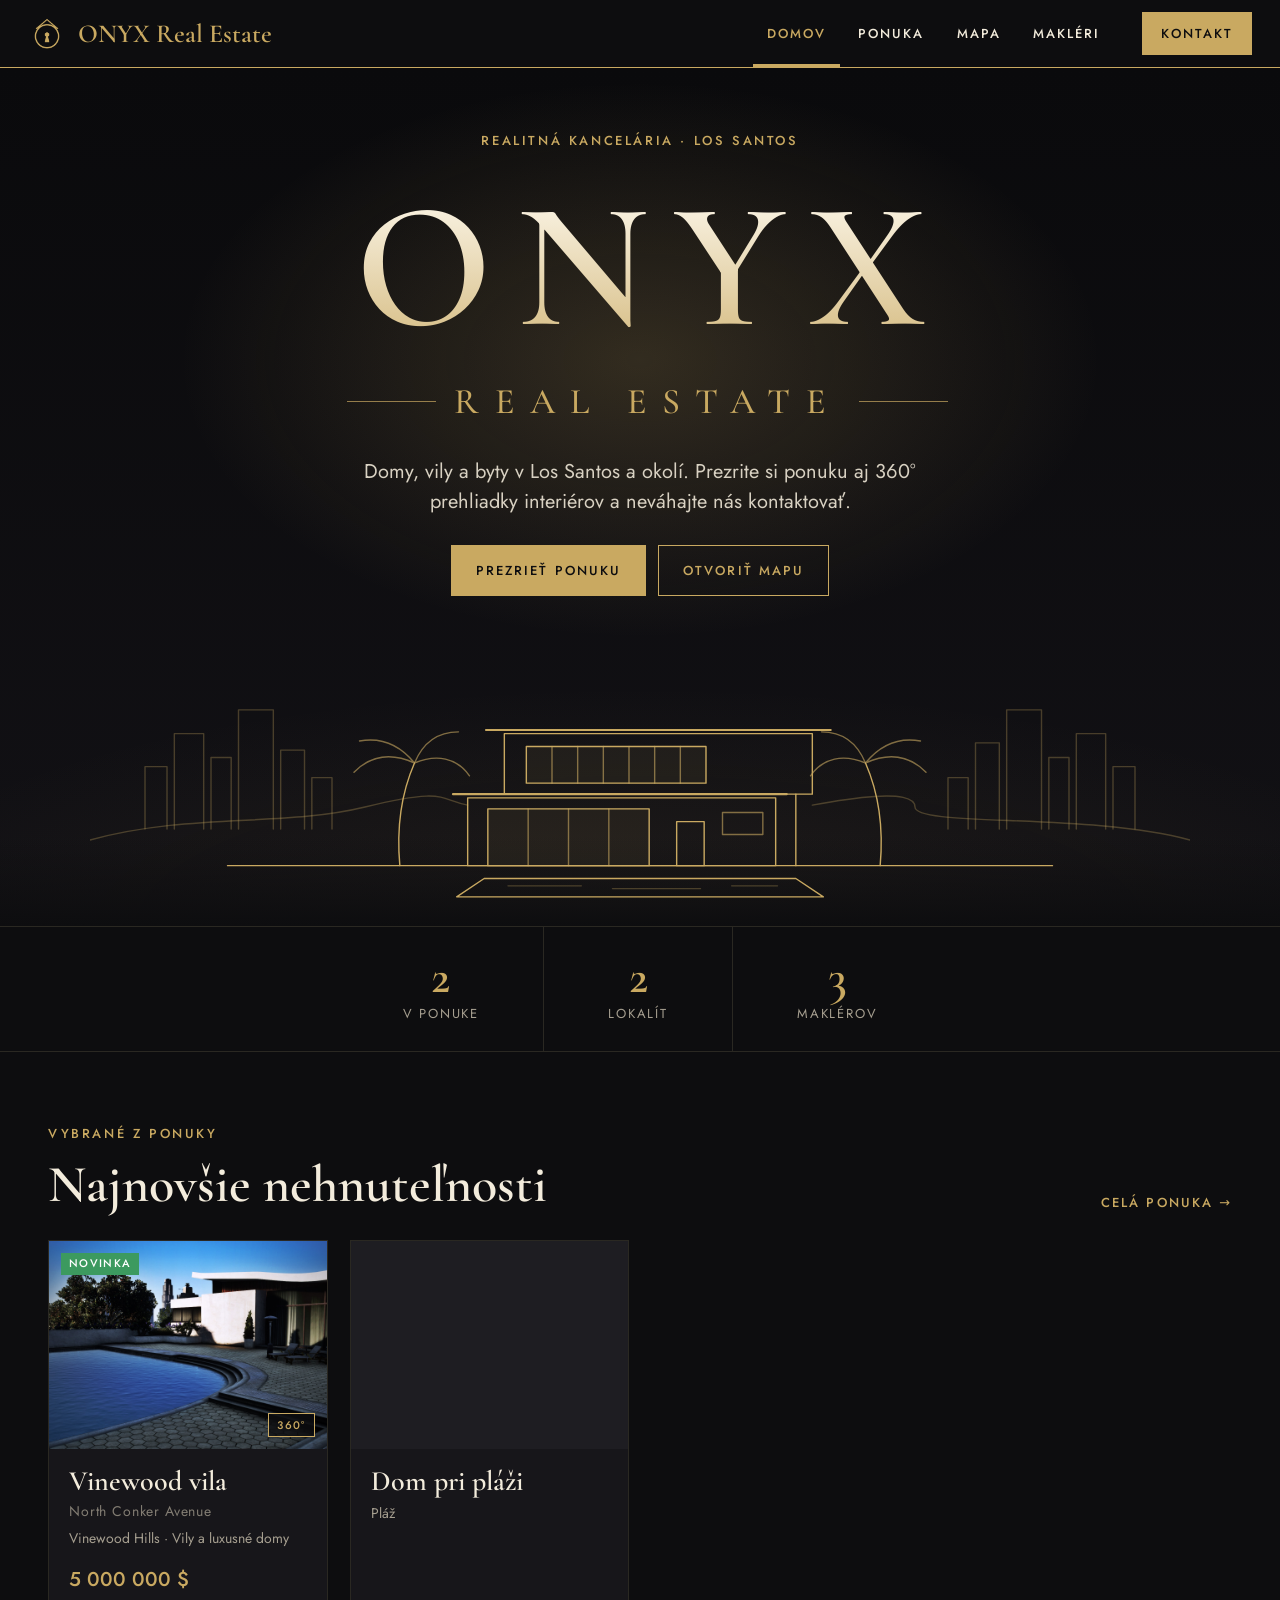
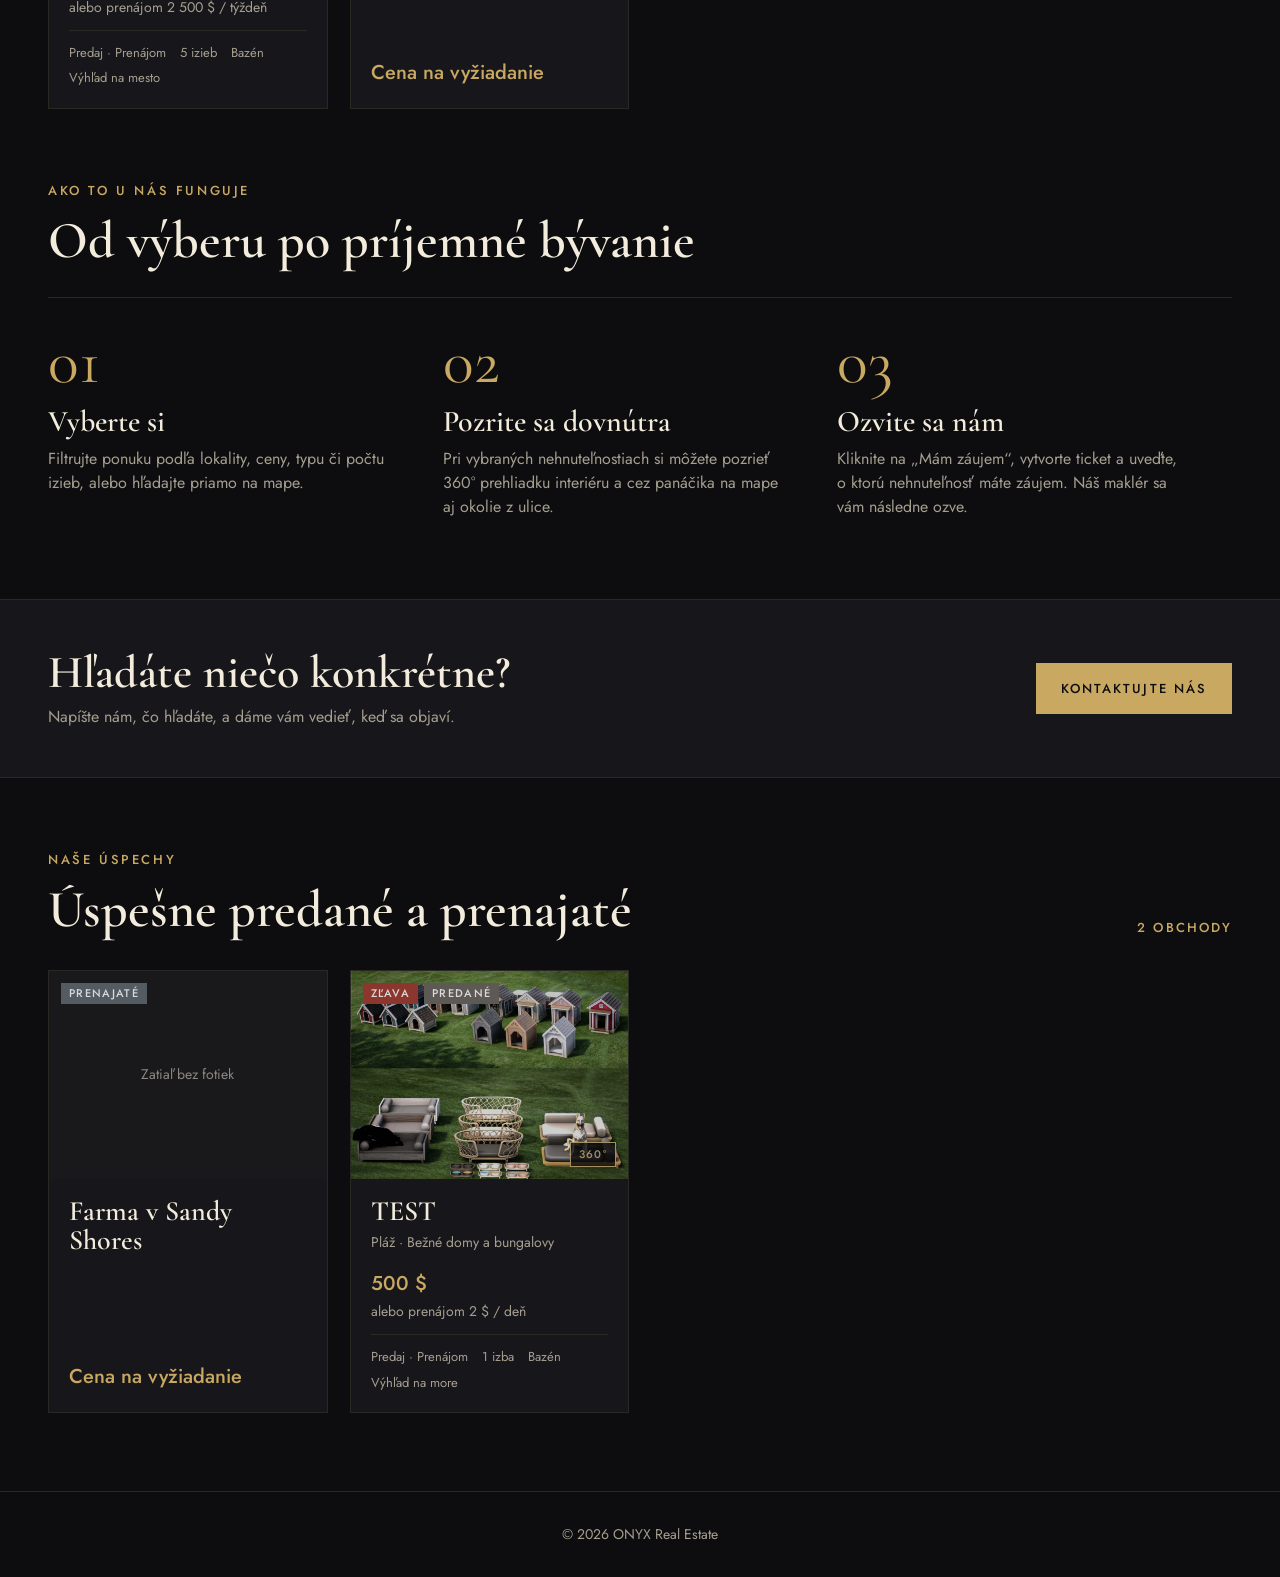
==== index.html @ 43b2b369 "Add files via upload" ====
<!DOCTYPE html>
<html lang="sk">
<head>
<meta charset="utf-8">
<meta name="viewport" content="width=device-width, initial-scale=1">
<title>ONYX Real Estate</title>
<link rel="icon" href="img/onyx_logo.png">
<link rel="preconnect" href="https://fonts.googleapis.com">
<link href="https://fonts.googleapis.com/css2?family=Cormorant+Garamond:wght@500;600;700&family=Jost:wght@400;500&display=swap" rel="stylesheet">
<link rel="stylesheet" href="web.css">
<style>
  /* Úvod: vycentrovaný názov, zlatá žiara a súmerná kresba vily dole */
  .hero{position:relative;overflow:hidden;min-height:min(88vh,860px);display:flex;flex-direction:column;align-items:center;
    justify-content:flex-start;text-align:center;padding:clamp(44px,7vh,90px) 0 clamp(200px,26vw,330px);
    background:radial-gradient(ellipse 50% 45% at 50% 34%,rgba(201,169,97,.20),transparent 72%),
               radial-gradient(ellipse 90% 40% at 50% 100%,rgba(201,169,97,.08),transparent 70%),
               linear-gradient(180deg,#0a0a0c 0%,#121115 100%)}
  .hero::after{content:'';position:absolute;left:0;right:0;bottom:0;height:90px;background:linear-gradient(transparent,var(--panel));pointer-events:none}
  .hero .wrap{width:100%;position:relative;z-index:2;display:flex;flex-direction:column;align-items:center}
  .hero .eyebrow{margin-bottom:22px}
  .brand-title{font-family:var(--serif);font-weight:600;line-height:.85;margin:0;color:var(--text);
    font-size:clamp(76px,14vw,190px);letter-spacing:.14em;padding-left:.14em;     /* padding vyrovná medzeru za posledným písmenom */
    background:linear-gradient(180deg,#f7efdc 20%,#c9a961 120%);-webkit-background-clip:text;background-clip:text;-webkit-text-fill-color:transparent}
  .brand-sub{display:flex;align-items:center;gap:18px;margin:14px 0 0;white-space:nowrap;color:var(--pin);font-family:var(--serif);
    font-size:clamp(22px,3vw,36px);font-weight:500;letter-spacing:.42em;text-transform:uppercase;padding-left:.42em}
  .brand-sub::before,.brand-sub::after{content:'';width:clamp(36px,7vw,90px);height:1px;background:var(--pin);opacity:.7}
  .hero .lead{font-size:clamp(17px,1.6vw,20px);color:#d8d1c2;max-width:52ch;margin:28px auto 0}
  .hero-ctas{display:flex;flex-wrap:wrap;justify-content:center;gap:12px;margin:28px 0 0}
  .hero-art{position:absolute;z-index:1;left:50%;transform:translateX(-50%);bottom:24px;width:min(100%,1100px);height:auto;pointer-events:none}
  .hero-art *{fill:none;stroke:var(--pin);stroke-width:1.4;stroke-linecap:round;stroke-linejoin:round;vector-effect:non-scaling-stroke;
    stroke-dasharray:1;stroke-dashoffset:1;animation:draw 2.6s cubic-bezier(.4,0,.2,1) forwards}
  .hero-art .faint{opacity:.3} .hero-art .mid{opacity:.6} .hero-art .bold{stroke-width:2.2}
  .hero-art .glass{fill:rgba(201,169,97,.07)}
  @keyframes draw{to{stroke-dashoffset:0}}
  @media (prefers-reduced-motion:reduce){.hero-art *{animation:none;stroke-dashoffset:0}}
  /* Variant s vlastnou fotkou (nastavenia.js → heroPhoto) */
  .hero.has-photo{padding-bottom:clamp(90px,12vh,140px);justify-content:center;
    background:radial-gradient(ellipse 60% 55% at 50% 45%,rgba(13,13,15,.55),rgba(13,13,15,.85)),var(--photo) center/cover no-repeat,var(--panel)}
  .hero.has-photo .hero-art{display:none}
  /* Čísla pod úvodom */
  .stats{display:flex;justify-content:center;flex-wrap:wrap;border-top:1px solid var(--line);border-bottom:1px solid var(--line)}
  .stat{padding:26px clamp(24px,5vw,64px);text-align:center}
  .stat + .stat{border-left:1px solid var(--line)}
  .stat b{display:block;font-family:var(--serif);font-size:48px;font-weight:600;color:var(--pin);line-height:1}
  .stat span{color:var(--muted);font-size:13px;letter-spacing:.14em;text-transform:uppercase}
  .steps{display:grid;grid-template-columns:repeat(auto-fit,minmax(240px,1fr));gap:0;border-top:1px solid var(--line)}
  .step{padding:32px 32px 8px 0}
  .step .num{font-family:var(--serif);font-size:64px;color:var(--pin);line-height:1;display:block;margin-bottom:12px}
  .step h3{font-size:30px;margin:0 0 10px}
  .step p{color:var(--muted);margin:0;max-width:34ch}
  .band{background:var(--panel-2);border-top:1px solid var(--line);border-bottom:1px solid var(--line)}
  .band .wrap{display:flex;justify-content:space-between;align-items:center;gap:24px;flex-wrap:wrap;padding-top:48px;padding-bottom:48px}
  .band h2{font-size:clamp(32px,4vw,46px)}
  .band p{color:var(--muted);margin:8px 0 0}
  @media (max-width:760px){.hero-art{width:180%;bottom:18px}.brand-sub{letter-spacing:.28em;padding-left:.28em;gap:12px;font-size:20px}.brand-sub::before,.brand-sub::after{width:28px}.stat{padding:20px 18px}.section{padding:52px 0}}
</style>
</head>
<body class="page">
<header id="site-header"></header>
<script src="nastavenia.js"></script>

<main>
  <section class="hero" id="hero">
    <svg class="hero-art" viewBox="0 0 1200 380" aria-hidden="true">
      <!-- mesto v diaľke vľavo a vpravo -->
      <path class="faint" d="M60 300V232h24v68M92 300V196h32v104M132 300V222h22v78M162 300V170h38v130M208 300V214h26v86M242 300V244h22v56"/>
      <path class="faint" d="M936 300V244h22v56M966 300V206h26v94M1000 300V170h38v130M1046 300V222h22v78M1076 300V196h32v104M1116 300V232h24v68"/>
      <path class="faint" d="M0 312C110 282 210 298 300 276S380 268 412 274M788 274C820 268 900 254 900 276S1090 282 1200 312"/>
      <!-- vila v strede -->
      <path class="bold" d="M432 192H808"/>
      <rect x="452" y="196" width="336" height="66"/>
      <rect class="glass" x="476" y="210" width="196" height="40"/>
      <path class="mid" d="M504 210v40M532 210v40M560 210v40M588 210v40M616 210v40M644 210v40"/>
      <path d="M770 262V340"/>
      <path class="bold" d="M396 262H760"/>
      <rect x="412" y="266" width="336" height="74"/>
      <rect class="glass" x="434" y="278" width="176" height="62"/>
      <path class="mid" d="M478 278v62M522 278v62M566 278v62"/>
      <rect x="640" y="292" width="30" height="48"/>
      <path class="mid" d="M690 282h44v24h-44z"/>
      <!-- terén a bazén -->
      <path d="M150 340H1050"/>
      <path d="M430 354H770L800 374H400Z"/>
      <path class="faint" d="M456 362h80M570 365h96M700 362h50"/>
      <!-- palmy po stranách -->
      <path d="M338 340C334 296 340 260 354 228"/>
      <path class="mid" d="M354 228C328 216 306 220 288 238M354 228C336 206 316 200 294 204M354 228C364 204 380 194 402 194M354 228C378 218 400 222 414 242"/>
      <path d="M862 340C866 296 860 260 846 228"/>
      <path class="mid" d="M846 228C872 216 894 220 912 238M846 228C864 206 884 200 906 204M846 228C836 204 820 194 798 194M846 228C822 218 800 222 786 242"/>
    </svg>
    <div class="wrap">
      <p class="eyebrow" id="eyebrow"></p>
      <h1 class="brand-title" id="hero-title"></h1>
      <p class="brand-sub" id="hero-sub"></p>
      <p class="lead" id="tagline"></p>
      <div class="hero-ctas">
        <a class="btn btn-gold" href="ponuka.html">Prezrieť ponuku</a>
        <a class="btn btn-line" href="mapa.html">Otvoriť mapu</a>
      </div>
    </div>
  </section>
  <div class="stats" id="stats"></div>

  <section class="section">
    <div class="wrap">
      <div class="section-head">
        <div><p class="eyebrow">Vybrané z ponuky</p><h2>Najnovšie nehnuteľnosti</h2></div>
        <a class="link-more" href="ponuka.html">Celá ponuka →</a>
      </div>
      <div class="grid" id="featured"><p class="empty">Načítavam…</p></div>
    </div>
  </section>

  <section class="section" style="padding-top:0">
    <div class="wrap">
      <div class="section-head"><div><p class="eyebrow">Ako to u nás funguje</p><h2>Od výberu po príjemné bývanie</h2></div></div>
      <div class="steps">
        <div class="step"><span class="num">01</span><h3>Vyberte si</h3><p>Filtrujte ponuku podľa lokality, ceny, typu či počtu izieb, alebo hľadajte priamo na mape.</p></div>
        <div class="step"><span class="num">02</span><h3>Pozrite sa dovnútra</h3><p>Pri vybraných nehnuteľnostiach si môžete pozrieť 360° prehliadku interiéru a cez panáčika na mape aj okolie z ulice.</p></div>
        <div class="step"><span class="num">03</span><h3>Ozvite sa nám</h3><p>Kliknite na „Mám záujem“, vytvorte ticket a uveďte, o ktorú nehnuteľnosť máte záujem. Náš maklér sa vám následne ozve.</p></div>
      </div>
    </div>
  </section>

  <section class="band">
    <div class="wrap">
      <div><h2>Hľadáte niečo konkrétne?</h2><p>Napíšte nám, čo hľadáte, a dáme vám vedieť, keď sa objaví.</p></div>
      <a class="btn btn-gold" id="band-cta" target="_blank" rel="noopener">Kontaktujte nás</a>
    </div>
  </section>

  <section class="section success" id="success" hidden>
    <div class="wrap">
      <div class="section-head"><div><p class="eyebrow">Naše úspechy</p><h2>Úspešne predané a prenajaté</h2></div>
        <span class="link-more" id="success-count" style="cursor:default"></span></div>
      <div id="success-list"></div>
    </div>
  </section>
</main>

<footer id="site-footer"></footer>
<script src="web.js"></script>
<script>
  // Staré odkazy na dom (index.html#id-domu) presmeruje na mapu s detailom
  if (location.hash.length > 1) location.replace('nehnutelnost.html?id=' + location.hash.slice(1));

  $('#eyebrow').textContent = AGENCY.eyebrow;
  $('#hero-title').textContent = AGENCY.heroTitle || AGENCY.name;
  $('#hero-sub').textContent = AGENCY.heroSubtitle || '';
  if (!AGENCY.heroSubtitle) $('#hero-sub').hidden = true;
  if (AGENCY.heroPhoto) {                       // vlastná fotka namiesto kresby
    $('#hero').classList.add('has-photo');
    $('#hero').style.setProperty('--photo', `url('${AGENCY.heroPhoto}')`);
  }
  // kresba sa postupne „dokreslí“
  document.querySelectorAll('.hero-art *').forEach((el, i) => { el.setAttribute('pathLength', '1'); el.style.animationDelay = (i * 0.06) + 's'; });
  $('#tagline').textContent = AGENCY.tagline;
  $('#band-cta').href = DISCORD;

  Promise.all([loadJSON('data.json', []), loadJSON('makleri.json', [])]).then(([houses, agents]) => {
    const available = houses.filter(h => !isClosed(h));
    const areas = new Set(houses.map(h => h.area).filter(Boolean));
    const stats = [[available.length, 'v ponuke'], [areas.size, 'lokalít'], [agents.length, 'maklérov']].filter(([n]) => n > 0);
    $('#stats').innerHTML = stats.map(([n, t]) => `<div class="stat"><b>${n}</b><span>${t}</span></div>`).join('');

    // Najprv novinky, potom ostatné dostupné; max. 3
    const featured = [...available.filter(h => statusesOf(h).includes('novinka')),
                      ...available.filter(h => !statusesOf(h).includes('novinka'))].slice(0, 3);
    $('#featured').innerHTML = featured.length ? featured.map(cardHtml).join('') : '<p class="empty">Ponuku práve pripravujeme.</p>';

    // Úplne dole: predané a prenajaté nehnuteľnosti v jednom riadku so šípkami
    const done = houses.filter(isClosed);
    if (done.length) {
      $('#success').hidden = false;
      $('#success-count').textContent = `${done.length} ${done.length === 1 ? 'obchod' : done.length < 5 ? 'obchody' : 'obchodov'}`;
      $('#success-list').innerHTML = carouselHtml(done.map(cardHtml).join(''));
      initCarousel($('#success-list .carousel'));
    }
  });
</script>
</body>
</html>
---- web.css ----
/* Spoločný vzhľad webu (horná lišta + stránky Domov, Ponuka, Makléri) */
:root{
  --sea:#12406b; --panel:#0d0d0f; --panel-2:#17161a; --line:#2a2822;
  --text:#f3ecdc; --muted:#a69f90; --pin:#c9a961;
  --serif:'Cormorant Garamond',Georgia,serif; --sans:'Jost',system-ui,sans-serif;
}

/* ===== Horná lišta ===== */
.site-header{position:relative;z-index:1000;display:flex;align-items:center;gap:28px;padding:0 28px;height:68px;flex:none;
  background:var(--panel);border-bottom:1px solid var(--pin);font-family:var(--sans)}
.site-header .brand{display:flex;align-items:center;gap:12px;text-decoration:none;color:var(--pin);flex:none}
.site-header .brand img{height:38px;width:auto;display:block}
.site-header .brand span{font-family:var(--serif);font-size:26px;font-weight:600;line-height:1;white-space:nowrap}
.site-nav{display:flex;gap:4px;margin-left:auto;overflow-x:auto;scrollbar-width:none}
.site-nav::-webkit-scrollbar{display:none}
.site-nav a{color:var(--text);text-decoration:none;font-size:13px;font-weight:500;letter-spacing:.16em;text-transform:uppercase;
  padding:24px 14px 21px;border-bottom:3px solid transparent;white-space:nowrap;transition:color .15s,border-color .15s}
.site-nav a:hover{color:var(--pin)}
.site-nav a[aria-current="page"]{color:var(--pin);border-bottom-color:var(--pin)}
.hdr-cta{flex:none;color:var(--panel);background:var(--pin);text-decoration:none;font-size:13px;font-weight:500;letter-spacing:.16em;
  text-transform:uppercase;padding:11px 18px;border:1px solid var(--pin);transition:background .15s,color .15s}
.hdr-cta:hover{background:transparent;color:var(--pin)}
.site-header a:focus-visible{outline:2px solid var(--pin);outline-offset:2px}
@media (max-width:760px){
  .site-header{flex-wrap:wrap;height:auto;gap:0 12px;padding:10px 16px 0}
  .site-header .brand span{font-size:22px}
  .hdr-cta{margin-left:auto;padding:8px 12px;font-size:12px}
  .site-nav{order:3;width:100%;margin:6px -16px 0;padding:0 8px}
  .site-nav a{padding:12px 10px 10px;font-size:12px;letter-spacing:.12em}
}

/* ===== Obsahové stránky ===== */
body.page{margin:0;background:var(--panel);color:var(--text);font-family:var(--sans);line-height:1.5}
.page *{box-sizing:border-box}
.wrap{max-width:1240px;margin:0 auto;padding:0 28px}
@media (max-width:760px){.wrap{padding:0 16px}}
.page h1,.page h2,.page h3{font-family:var(--serif);font-weight:600;line-height:1.05;margin:0}
.eyebrow{color:var(--pin);font-size:13px;font-weight:500;letter-spacing:.2em;text-transform:uppercase;margin:0 0 14px}
.lead{color:var(--muted);font-size:18px;max-width:60ch;margin:0}
.section{padding:72px 0}
.section-head{display:flex;justify-content:space-between;align-items:flex-end;gap:16px;flex-wrap:wrap;margin:0 0 28px}
.section-head h2{font-size:clamp(34px,4.5vw,52px)}
.link-more{color:var(--pin);text-decoration:none;font-size:13px;font-weight:500;letter-spacing:.16em;text-transform:uppercase}
.link-more:hover{text-decoration:underline}

.btn{display:inline-flex;align-items:center;justify-content:center;gap:10px;padding:15px 24px;font:inherit;font-size:13px;
  font-weight:500;letter-spacing:.16em;text-transform:uppercase;text-decoration:none;cursor:pointer;border:1px solid var(--pin);
  transition:background .15s,color .15s}
.btn-gold{background:var(--pin);color:var(--panel)}
.btn-gold:hover{background:transparent;color:var(--pin)}
.btn-line{background:transparent;color:var(--pin)}
.btn-line:hover{background:var(--pin);color:var(--panel)}
.btn:focus-visible,.card:focus-visible,.chip:focus-visible{outline:2px solid var(--pin);outline-offset:2px}

/* Štítky */
.badge{display:inline-block;padding:2px 8px;font-size:11px;font-weight:500;letter-spacing:.12em;text-transform:uppercase;
  color:#fff;background:var(--b,#555);line-height:1.6}

/* Karta nehnuteľnosti */
.grid{display:grid;grid-template-columns:repeat(auto-fill,minmax(270px,1fr));gap:22px}
.card{display:flex;flex-direction:column;background:var(--panel-2);border:1px solid var(--line);color:var(--text);
  text-decoration:none;transition:border-color .15s,transform .15s}
.card:hover{border-color:var(--pin);transform:translateY(-3px)}
.card-img{position:relative;aspect-ratio:4/3;background:#1e1d22 center/cover no-repeat;display:grid;place-items:center;color:var(--muted);font-size:14px}
.card-badges{position:absolute;top:12px;left:12px;display:flex;flex-wrap:wrap;gap:6px}
.card-360{position:absolute;right:12px;bottom:12px;background:rgba(13,13,15,.8);color:var(--pin);border:1px solid var(--pin);
  font-size:11px;font-weight:500;letter-spacing:.12em;padding:3px 8px}
.card-body{padding:18px 20px 20px;display:flex;flex-direction:column;gap:6px;flex:1}
.card-title{font-family:var(--serif);font-size:28px;font-weight:600;line-height:1.05}
.card-street{color:var(--muted);opacity:.75;font-size:14px;letter-spacing:.06em;margin-top:-2px}
.card-loc{color:var(--muted);font-size:14px}
.card-price{color:var(--pin);font-size:20px;font-weight:500;margin-top:auto;padding-top:10px}
.card-feats{display:flex;flex-wrap:wrap;gap:6px 14px;color:var(--muted);font-size:13px;border-top:1px solid var(--line);padding-top:12px;margin-top:6px}
.card.is-sold .card-img{filter:grayscale(.85) brightness(.7)}
.card.is-sold .card-price{color:var(--muted);text-decoration:line-through}
.card-rent{display:block;color:var(--muted);font-size:14px;font-weight:400;margin-top:2px}   /* „alebo prenájom …“ */

/* Posuvný riadok kariet (úspešné obchody) */
.carousel{position:relative}
.car-track{display:grid;grid-auto-flow:column;grid-auto-columns:calc((100% - 3 * 22px) / 4);gap:22px;overflow-x:auto;
  scroll-snap-type:x mandatory;scroll-behavior:smooth;scrollbar-width:none;padding:4px 0 6px}
.car-track::-webkit-scrollbar{display:none}
.car-track > *{scroll-snap-align:start}
.car-track:focus-visible{outline:2px solid var(--pin);outline-offset:4px}
.car-btn{position:absolute;top:calc(50% - 26px);z-index:5;width:48px;height:48px;display:grid;place-items:center;
  background:var(--panel);color:var(--pin);border:1px solid var(--pin);font:400 30px/1 var(--sans);cursor:pointer;
  box-shadow:0 4px 14px rgba(0,0,0,.5);transition:background .15s,color .15s,opacity .15s}
.car-btn:hover{background:var(--pin);color:var(--panel)}
.car-btn:disabled{opacity:0;pointer-events:none}
.car-prev{left:-22px} .car-next{right:-22px}
.carousel.no-scroll .car-btn{display:none}
@media (max-width:1100px){.car-track{grid-auto-columns:calc((100% - 2 * 22px) / 3)}}
@media (max-width:800px){.car-track{grid-auto-columns:calc((100% - 22px) / 2)}.car-prev{left:-8px}.car-next{right:-8px}}
@media (max-width:520px){.car-track{grid-auto-columns:82%}}
/* Úspešné obchody: karta nie je sivá ani preškrtnutá, len so štítkom */
.success .card.is-sold .card-img{filter:saturate(.75) brightness(.85)}
.success .card.is-sold .card-price{color:var(--pin);text-decoration:none}

/* Okno s úspešnými obchodmi makléra */
.modal{position:fixed;inset:0;z-index:3000;background:rgba(6,6,8,.88);display:flex;align-items:flex-start;justify-content:center;
  padding:5vh 16px;overflow-y:auto}
.modal[hidden]{display:none}
.modal-box{width:min(1100px,100%);background:var(--panel);border:1px solid var(--pin);padding:28px}
.modal-head{display:flex;justify-content:space-between;align-items:flex-start;gap:16px;margin:0 0 22px}
.modal-head h2{font-size:clamp(30px,4vw,44px);color:var(--pin)}
.modal-head p{color:var(--muted);margin:6px 0 0}
.modal-x{flex:none;width:44px;height:44px;background:none;border:1px solid var(--pin);color:var(--pin);font-size:20px;cursor:pointer}
.modal-x:hover{background:var(--pin);color:var(--panel)}
.modal-x:focus-visible{outline:2px solid var(--pin);outline-offset:2px}

/* Pätička */
.site-footer{border-top:1px solid var(--line);padding:32px 0;color:var(--muted);font-size:14px}
.site-footer .wrap{display:flex;justify-content:center;text-align:center;gap:16px;flex-wrap:wrap}
.site-footer a{color:var(--pin);text-decoration:none}
.empty{color:var(--muted);padding:24px 0}
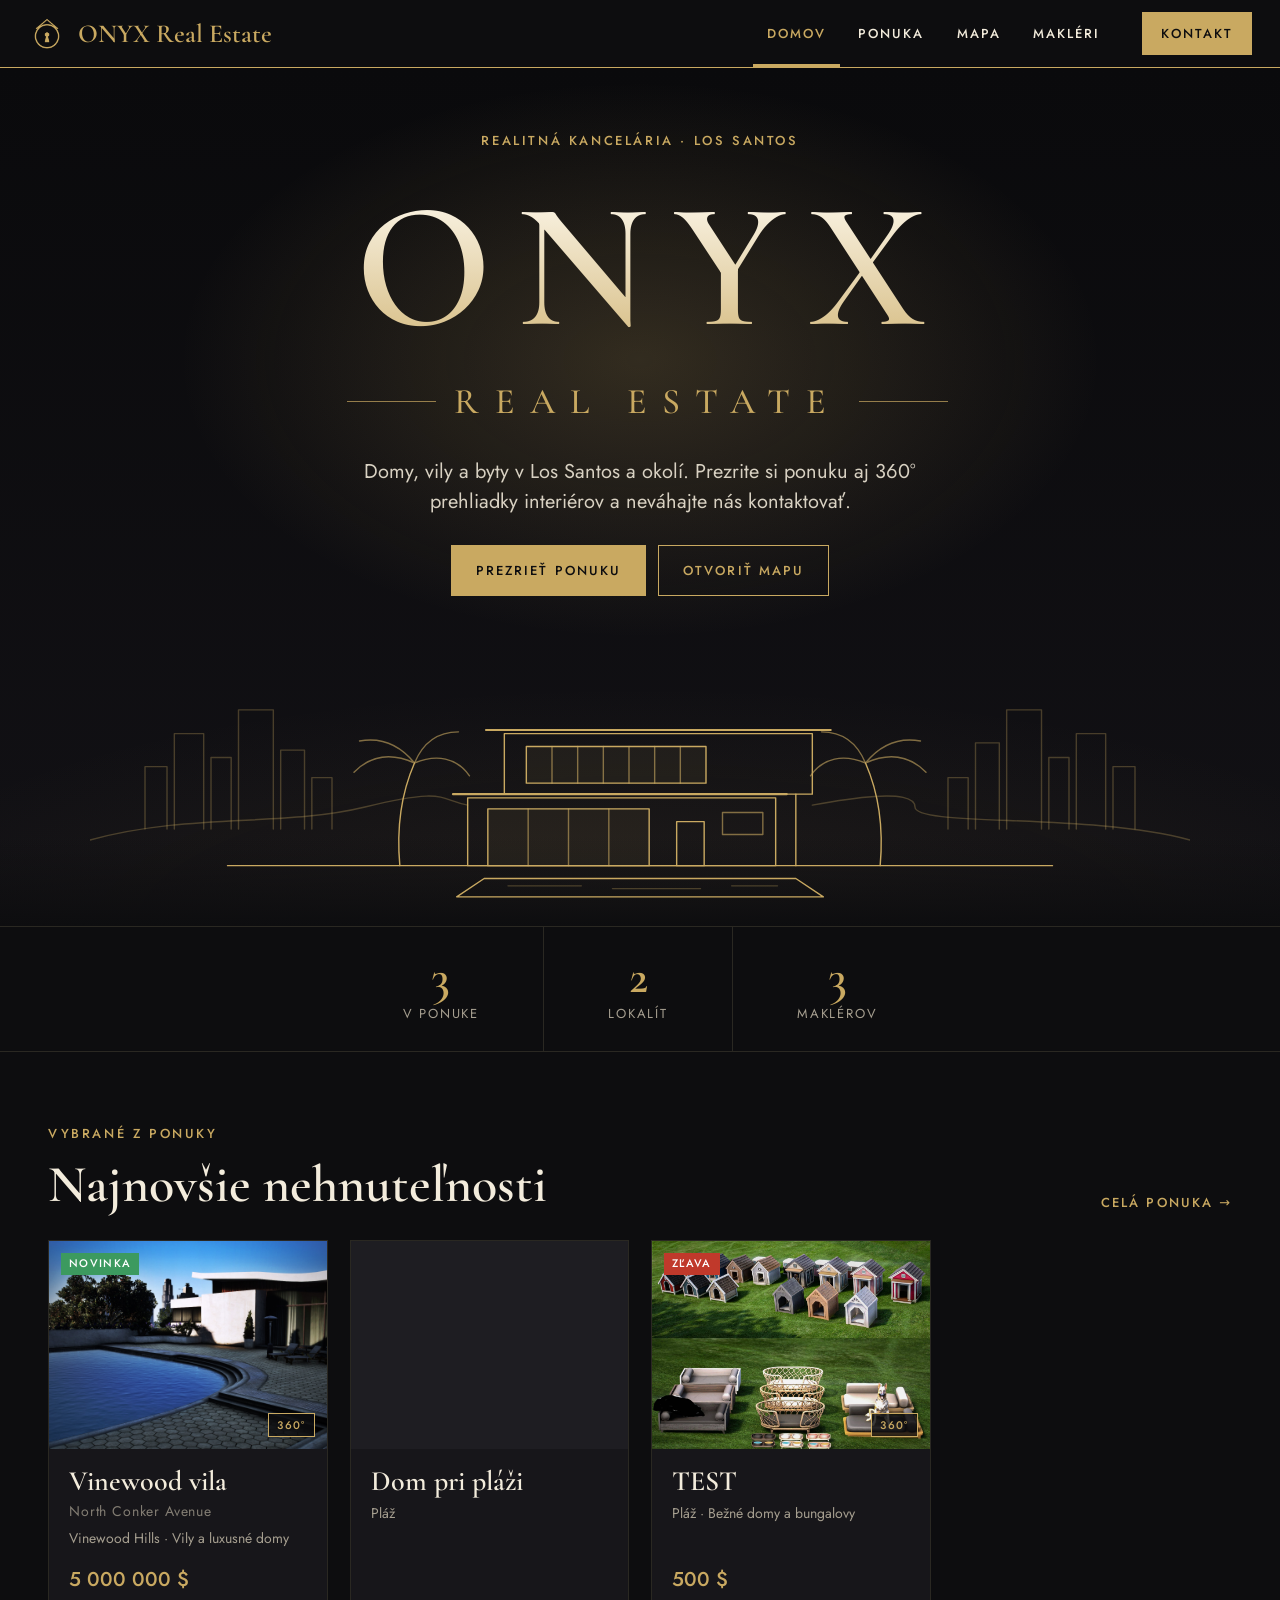
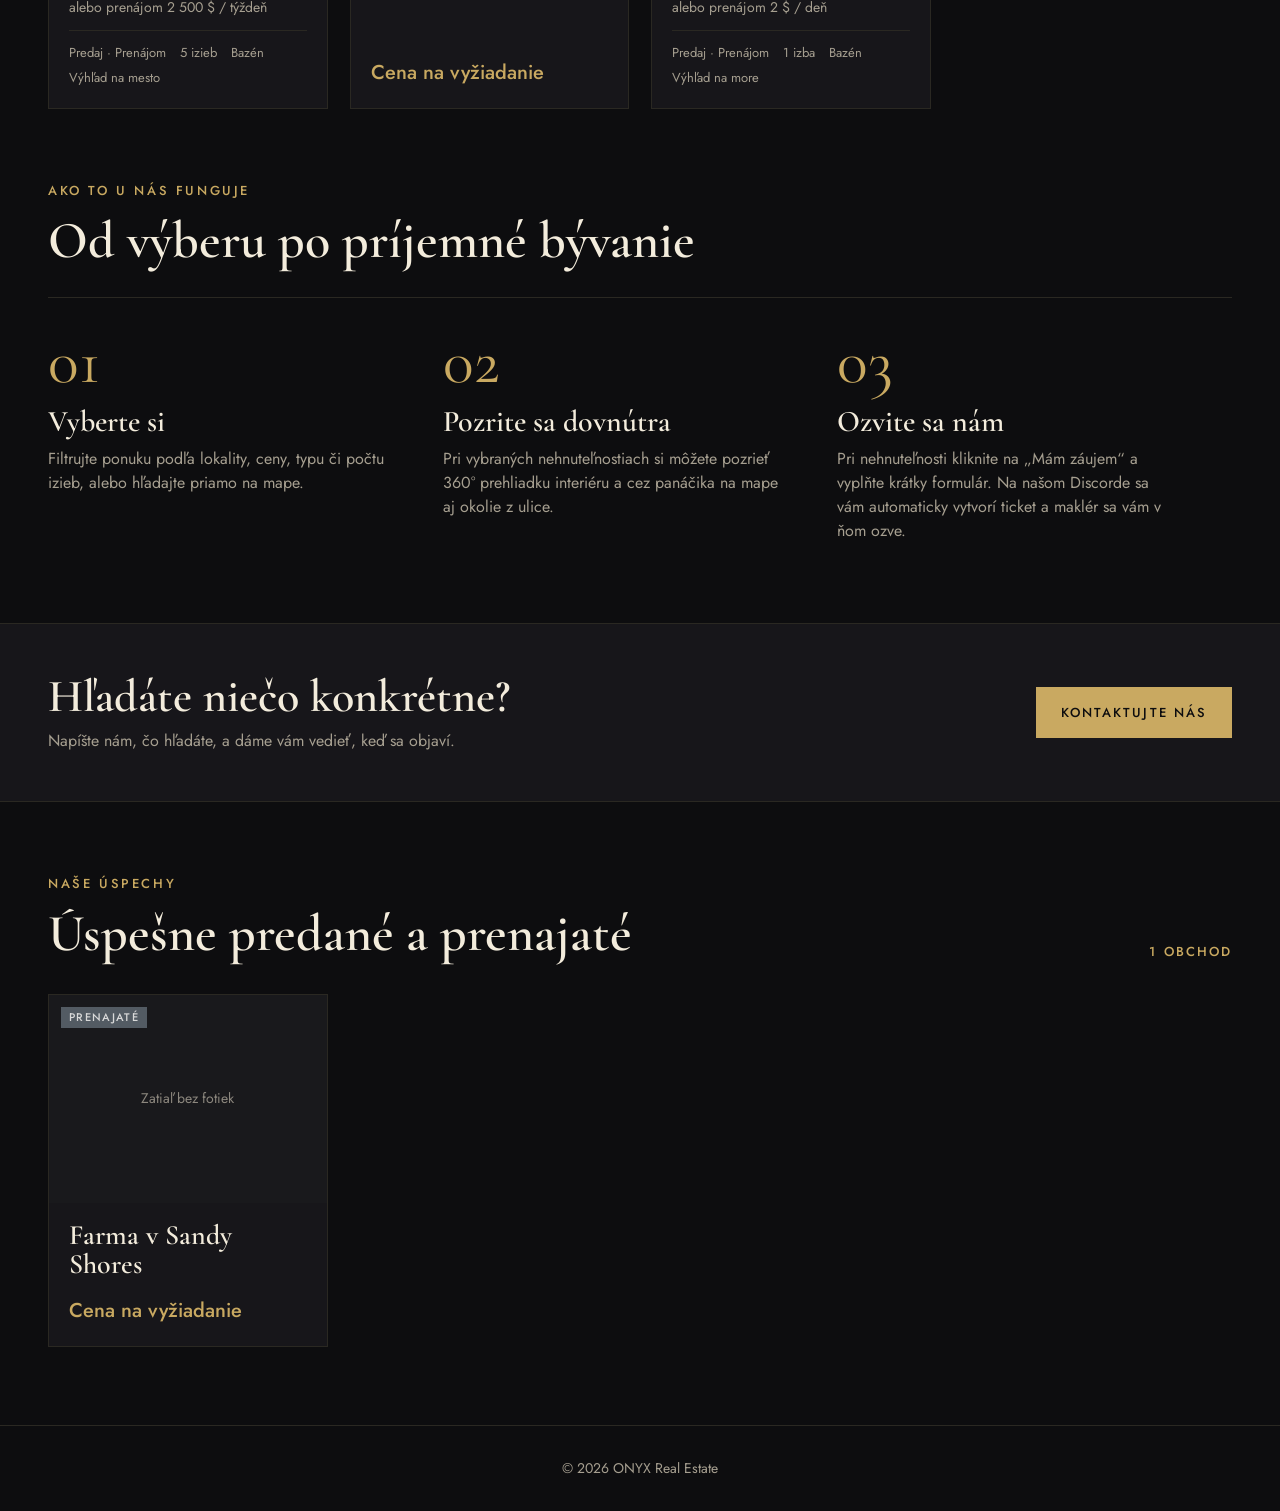
==== commit c87dd009: "Add files via upload" ====
--- a/index.html
+++ b/index.html
@@ -117,7 +117,7 @@
       <div class="steps">
         <div class="step"><span class="num">01</span><h3>Vyberte si</h3><p>Filtrujte ponuku podľa lokality, ceny, typu či počtu izieb, alebo hľadajte priamo na mape.</p></div>
         <div class="step"><span class="num">02</span><h3>Pozrite sa dovnútra</h3><p>Pri vybraných nehnuteľnostiach si môžete pozrieť 360° prehliadku interiéru a cez panáčika na mape aj okolie z ulice.</p></div>
-        <div class="step"><span class="num">03</span><h3>Ozvite sa nám</h3><p>Kliknite na „Mám záujem“, vytvorte ticket a uveďte, o ktorú nehnuteľnosť máte záujem. Náš maklér sa vám následne ozve.</p></div>
+        <div class="step"><span class="num">03</span><h3>Ozvite sa nám</h3><p>Pri nehnuteľnosti kliknite na „Mám záujem“ a vyplňte krátky formulár. Na našom Discorde sa vám automaticky vytvorí ticket a maklér sa vám v ňom ozve.</p></div>
       </div>
     </div>
   </section>
--- a/web.css
+++ b/web.css
@@ -108,6 +108,31 @@
 .modal-x:hover{background:var(--pin);color:var(--panel)}
 .modal-x:focus-visible{outline:2px solid var(--pin);outline-offset:2px}
 
+/* Formulár „Mám záujem“ */
+.inq-box{width:min(720px,100%)}
+.inq-grid{display:grid;grid-template-columns:1fr 1fr;gap:16px}
+.inq-field{min-width:0}
+.inq-field[hidden]{display:none}
+.inq-field.wide{grid-column:1 / -1}
+.inq-field label{display:block;font-size:12px;letter-spacing:.12em;text-transform:uppercase;color:var(--muted);margin:0 0 6px}
+.inq-field input,.inq-field select,.inq-field textarea{width:100%;font:inherit;font-size:15px;color:var(--text);background:var(--panel-2);
+  border:1px solid var(--line);padding:11px 12px;border-radius:0}
+.inq-field textarea{resize:vertical;min-height:96px;line-height:1.55}
+.inq-field input:focus,.inq-field select:focus,.inq-field textarea:focus{outline:2px solid var(--pin);outline-offset:0;border-color:var(--pin)}
+.inq-err{margin:16px 0 0;padding:10px 14px;border:1px solid #e07b6a;color:#f2b3a8;background:rgba(224,123,106,.08)}
+.inq-err a{color:var(--pin)}
+.inq-foot{display:flex;justify-content:space-between;align-items:center;gap:16px;flex-wrap:wrap;margin-top:22px;padding-top:18px;border-top:1px solid var(--line)}
+.inq-user{color:var(--muted);font-size:14px;margin:0;display:flex;align-items:center;gap:8px;flex-wrap:wrap;flex:1 1 260px}
+.inq-user img{width:24px;height:24px;border-radius:50%}
+.inq-user b{color:var(--text);font-weight:500}
+.inq-done{text-align:center;padding:12px 0 8px}
+.inq-done h3{font-size:34px;margin:6px 0 8px}
+.inq-done p{color:var(--muted);margin:0 0 22px}
+.inq-check{width:64px;height:64px;margin:0 auto;border:1px solid var(--pin);color:var(--pin);display:grid;place-items:center;font-size:30px;border-radius:50%}
+.linkbtn{font:inherit;background:none;border:0;padding:0;color:var(--pin);cursor:pointer;text-decoration:underline}
+.btn:disabled{opacity:.6;cursor:progress}
+@media (max-width:600px){.inq-grid{grid-template-columns:1fr}.modal-box{padding:20px}.inq-foot .btn{width:100%}}
+
 /* Pätička */
 .site-footer{border-top:1px solid var(--line);padding:32px 0;color:var(--muted);font-size:14px}
 .site-footer .wrap{display:flex;justify-content:center;text-align:center;gap:16px;flex-wrap:wrap}
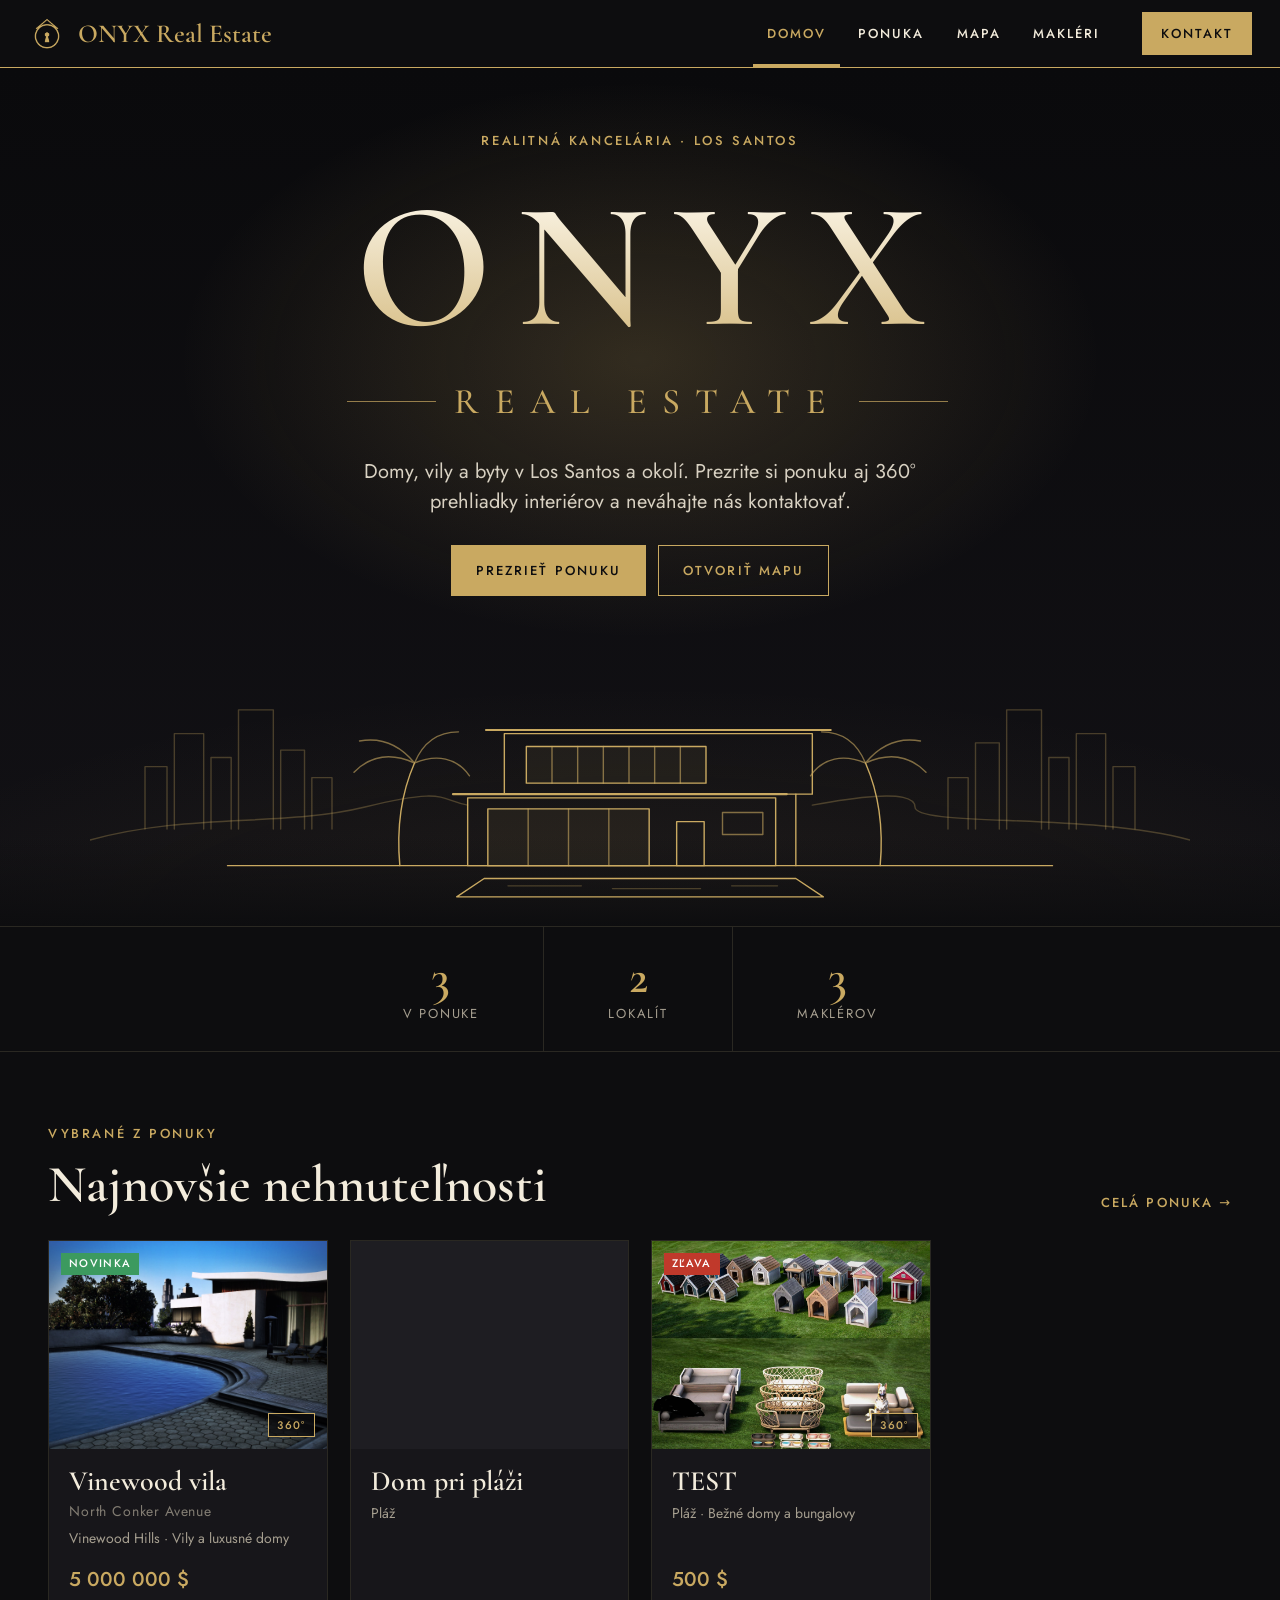
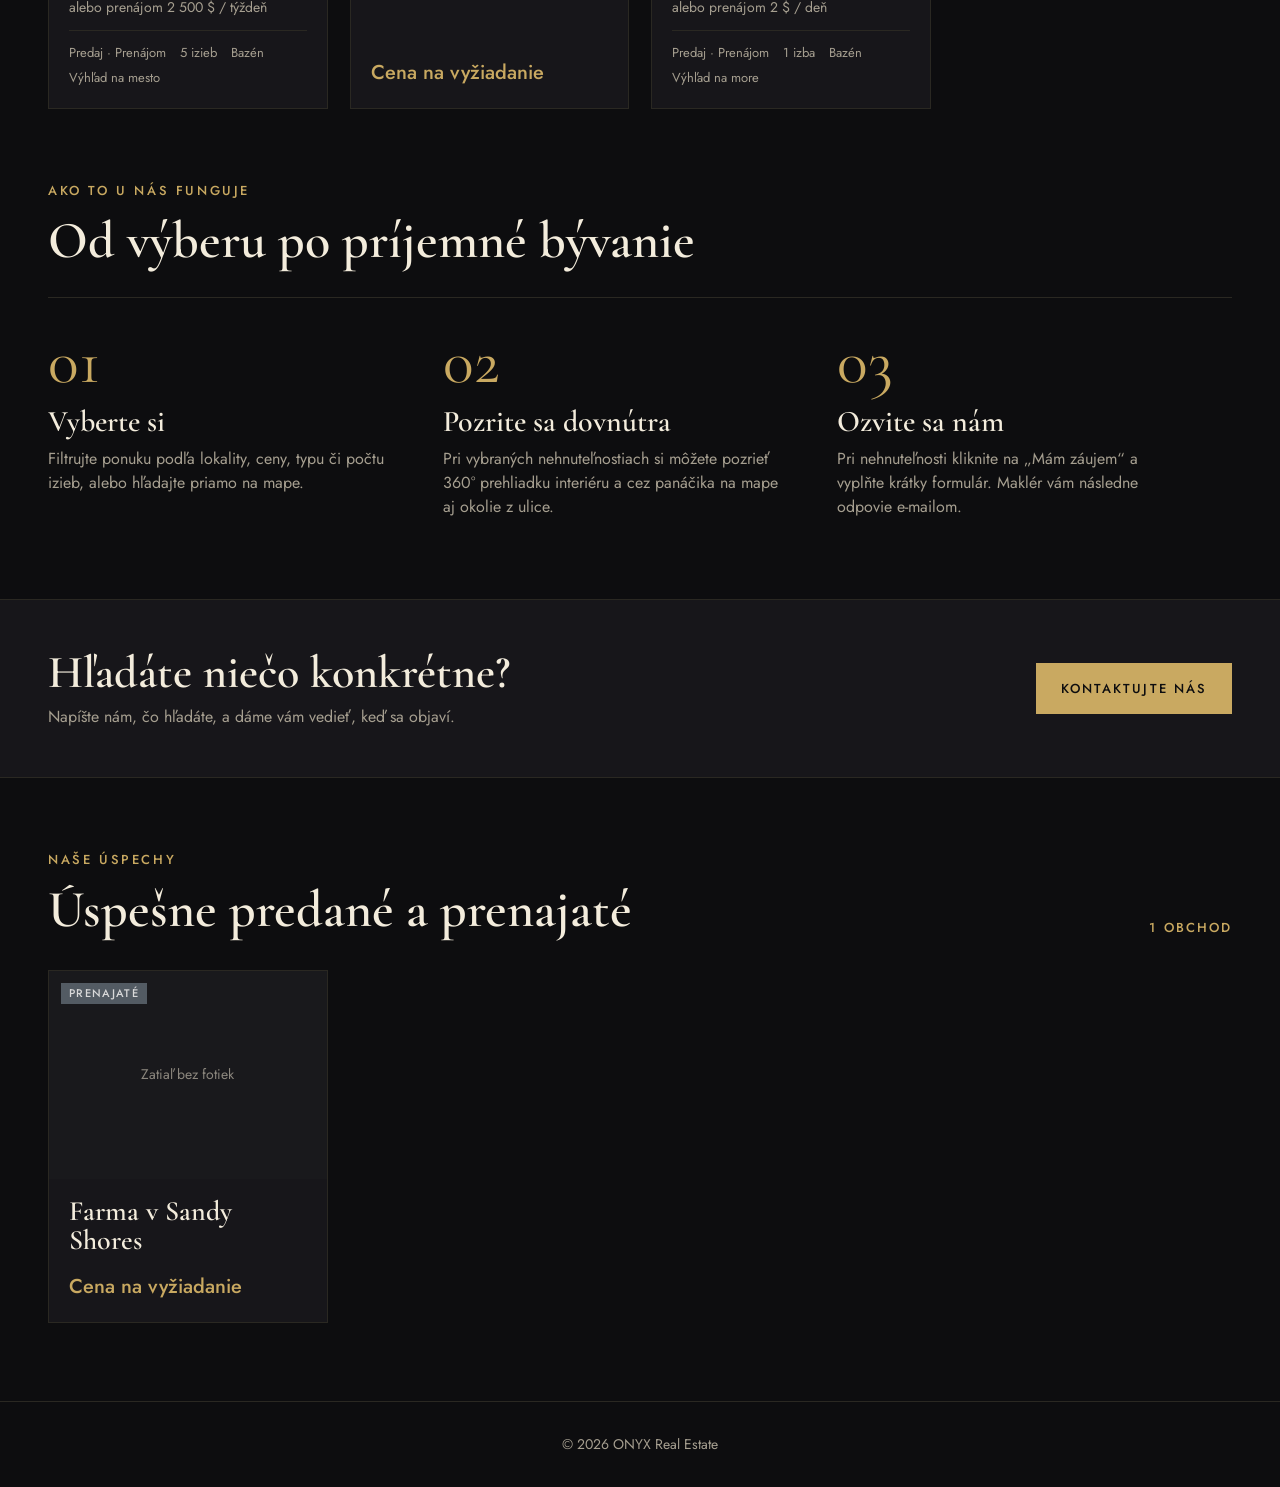
==== commit 9f7deb4b: "Add files via upload" ====
--- a/index.html
+++ b/index.html
@@ -117,7 +117,7 @@
       <div class="steps">
         <div class="step"><span class="num">01</span><h3>Vyberte si</h3><p>Filtrujte ponuku podľa lokality, ceny, typu či počtu izieb, alebo hľadajte priamo na mape.</p></div>
         <div class="step"><span class="num">02</span><h3>Pozrite sa dovnútra</h3><p>Pri vybraných nehnuteľnostiach si môžete pozrieť 360° prehliadku interiéru a cez panáčika na mape aj okolie z ulice.</p></div>
-        <div class="step"><span class="num">03</span><h3>Ozvite sa nám</h3><p>Pri nehnuteľnosti kliknite na „Mám záujem“ a vyplňte krátky formulár. Na našom Discorde sa vám automaticky vytvorí ticket a maklér sa vám v ňom ozve.</p></div>
+        <div class="step"><span class="num">03</span><h3>Ozvite sa nám</h3><p>Pri nehnuteľnosti kliknite na „Mám záujem“ a vyplňte krátky formulár. Maklér vám následne odpovie e-mailom.</p></div>
       </div>
     </div>
   </section>
--- a/web.css
+++ b/web.css
@@ -117,6 +117,8 @@
 .inq-field label{display:block;font-size:12px;letter-spacing:.12em;text-transform:uppercase;color:var(--muted);margin:0 0 6px}
 .inq-field input,.inq-field select,.inq-field textarea{width:100%;font:inherit;font-size:15px;color:var(--text);background:var(--panel-2);
   border:1px solid var(--line);padding:11px 12px;border-radius:0}
+.inq-when{display:grid;grid-template-columns:1fr 140px;gap:8px}
+.inq-field input[type=date],.inq-field input[type=time]{color-scheme:dark;cursor:pointer}
 .inq-field textarea{resize:vertical;min-height:96px;line-height:1.55}
 .inq-field input:focus,.inq-field select:focus,.inq-field textarea:focus{outline:2px solid var(--pin);outline-offset:0;border-color:var(--pin)}
 .inq-err{margin:16px 0 0;padding:10px 14px;border:1px solid #e07b6a;color:#f2b3a8;background:rgba(224,123,106,.08)}
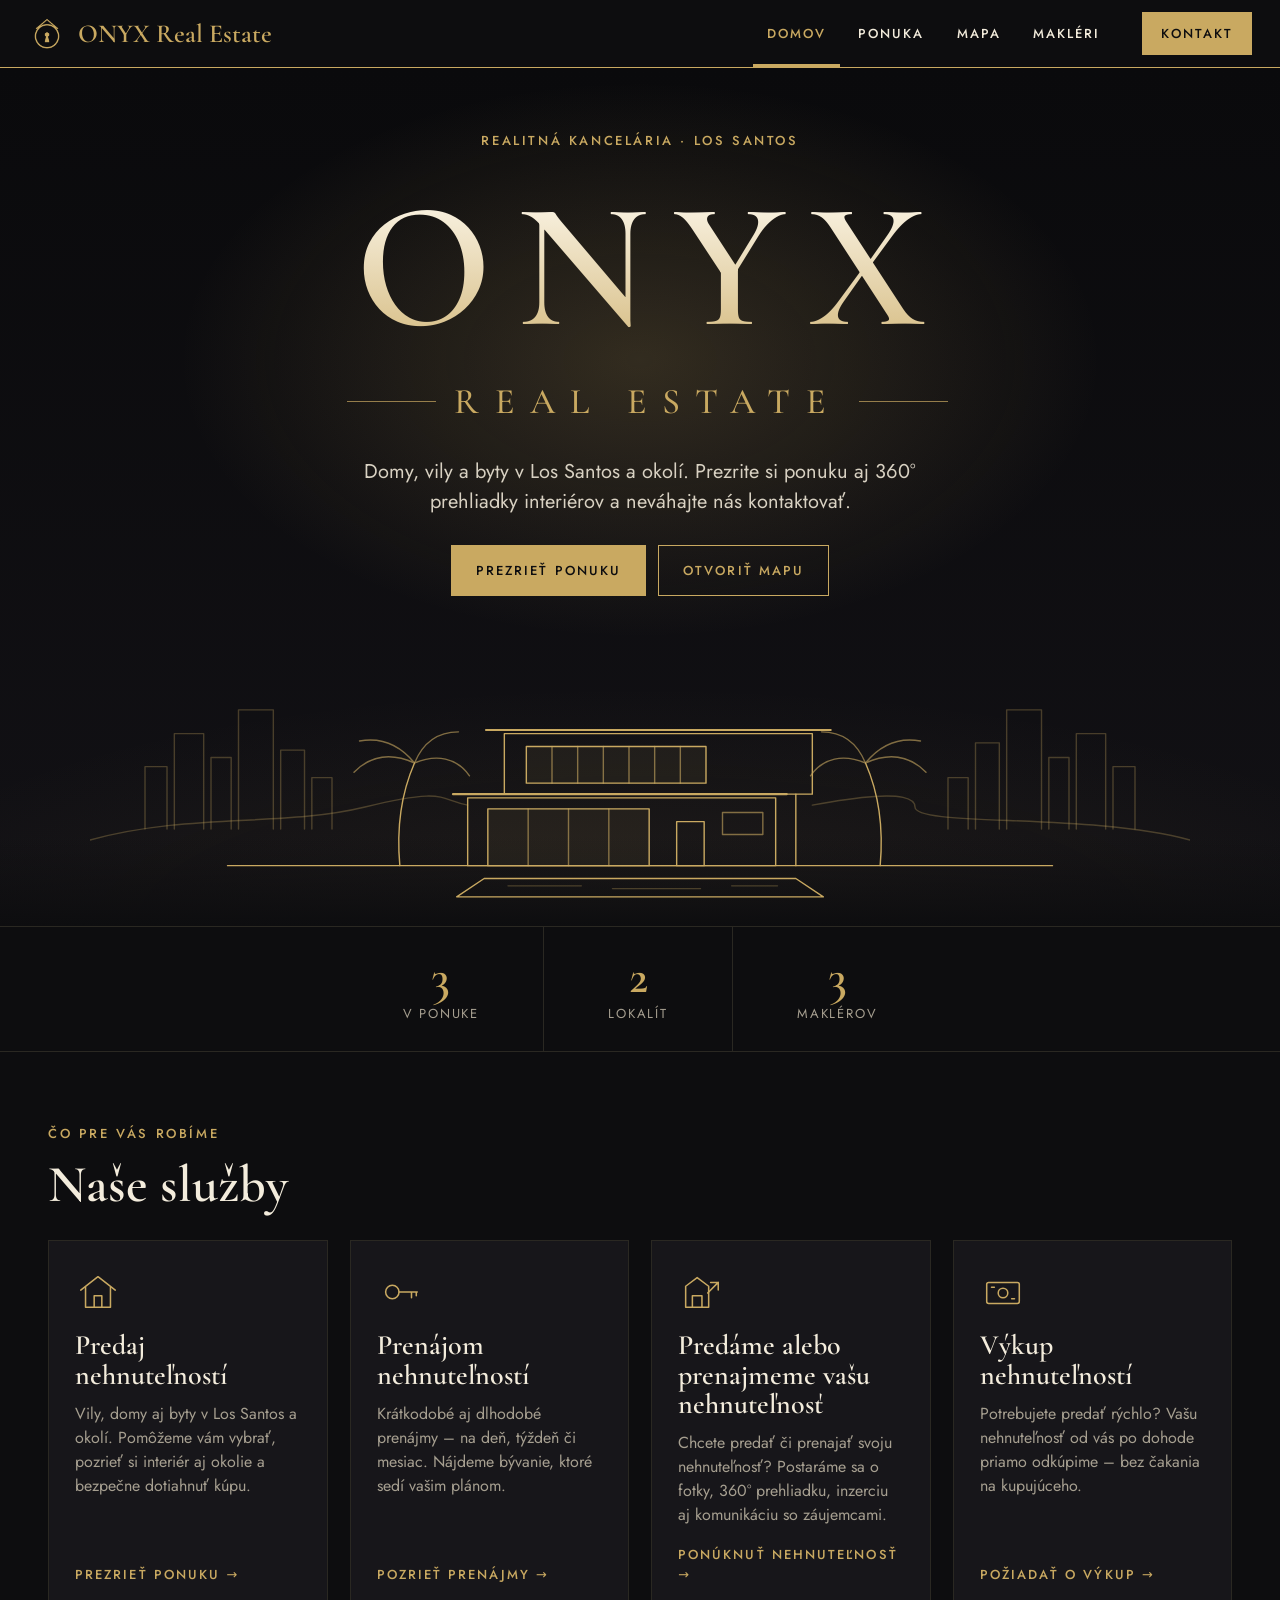
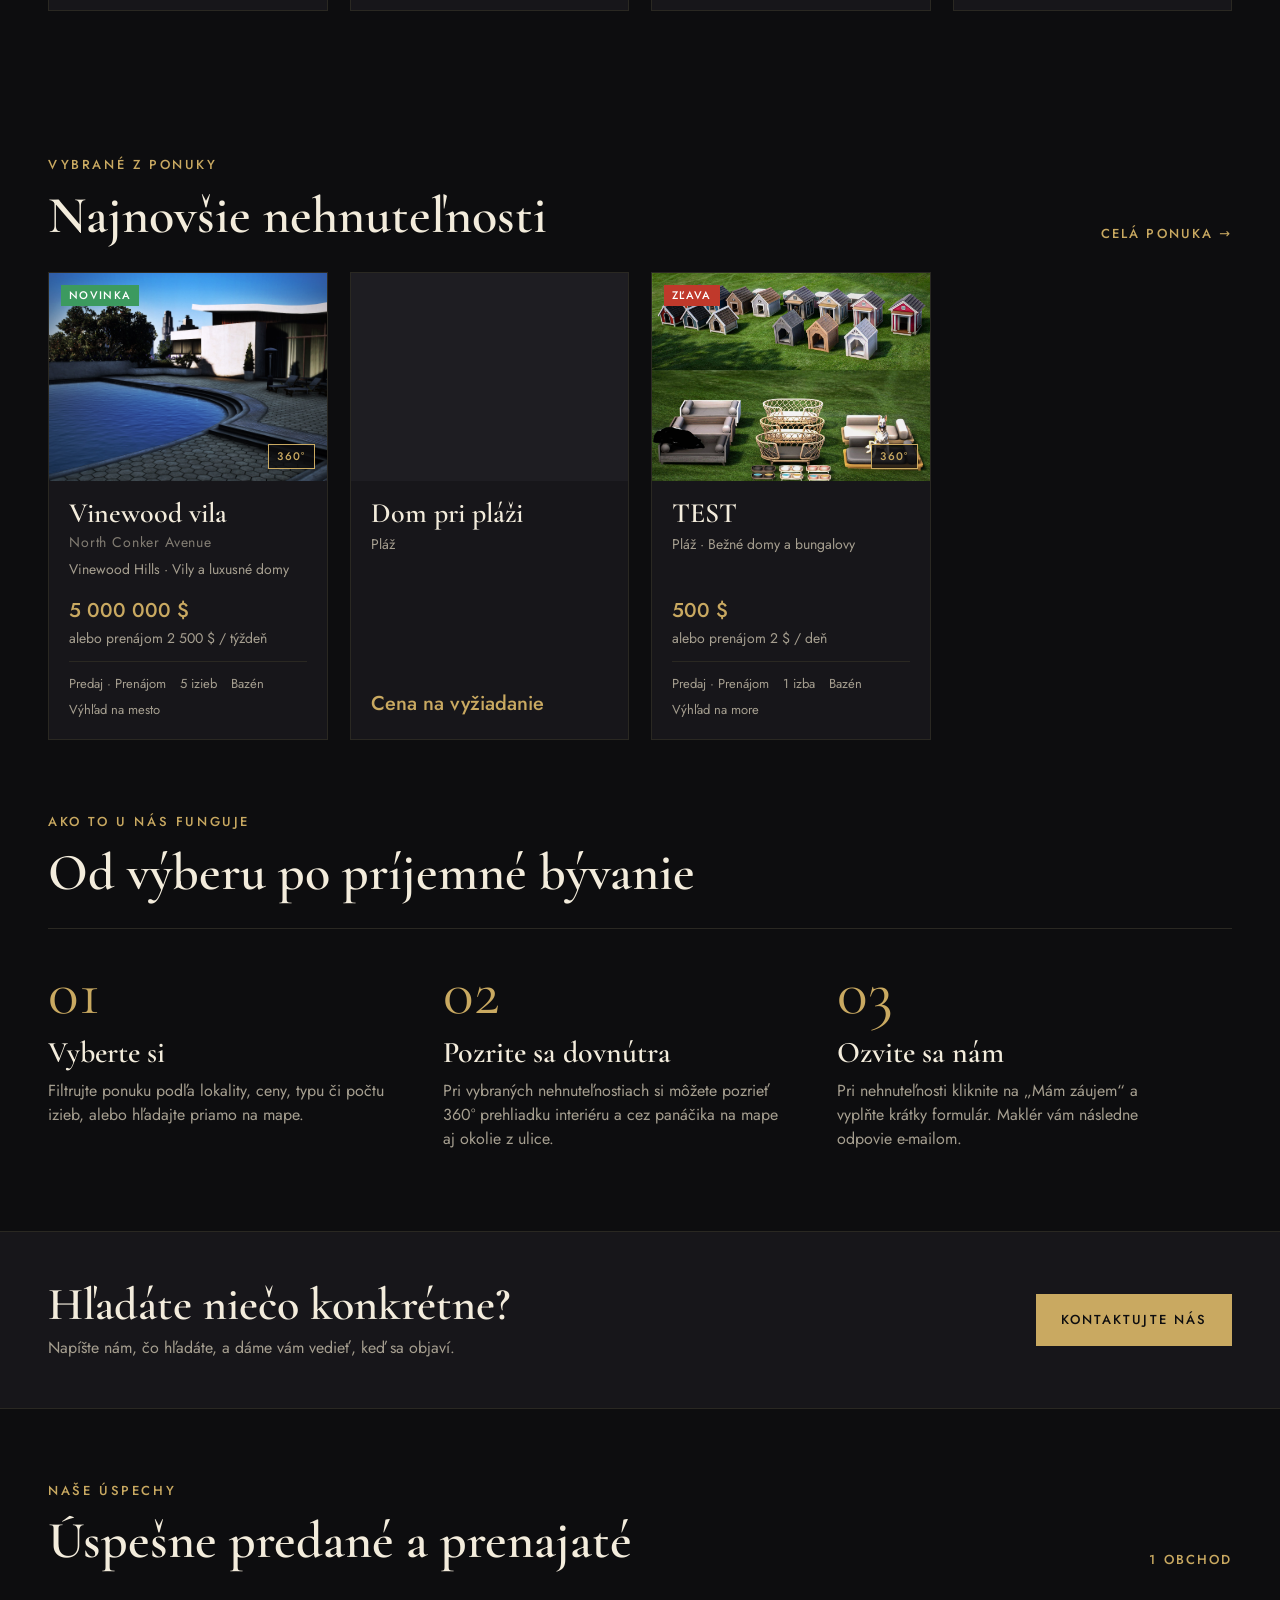
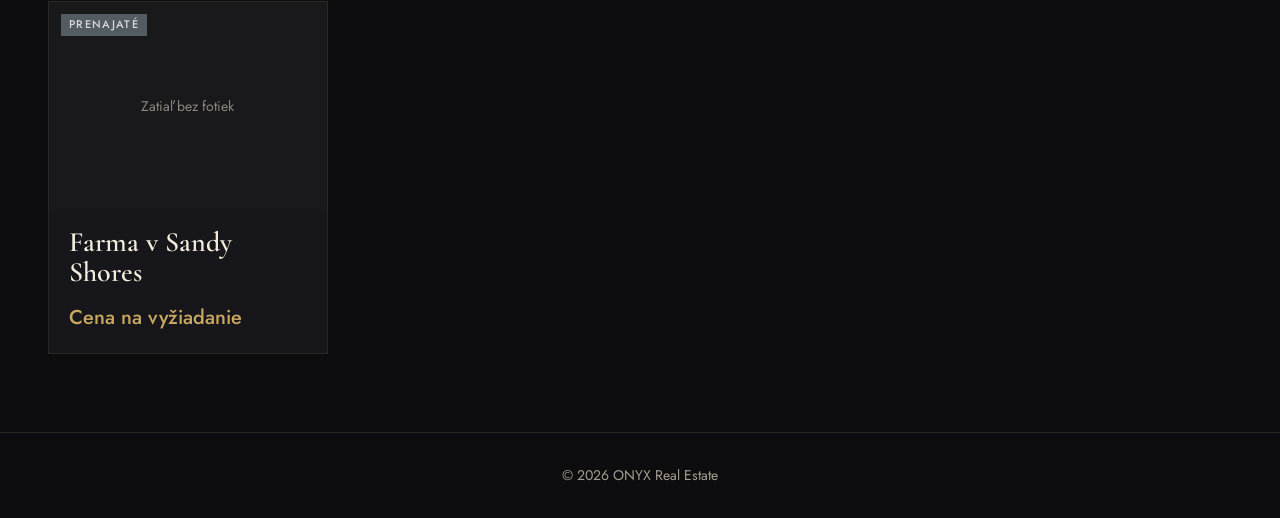
==== commit e879da23: "Add files via upload" ====
--- a/index.html
+++ b/index.html
@@ -37,6 +37,19 @@
   .hero.has-photo{padding-bottom:clamp(90px,12vh,140px);justify-content:center;
     background:radial-gradient(ellipse 60% 55% at 50% 45%,rgba(13,13,15,.55),rgba(13,13,15,.85)),var(--photo) center/cover no-repeat,var(--panel)}
   .hero.has-photo .hero-art{display:none}
+  /* Naše služby – karty sa pri posunutí stránky postupne objavia */
+  .svc-grid{display:grid;grid-template-columns:repeat(auto-fit,minmax(250px,1fr));gap:22px}
+  .svc{background:var(--panel-2);border:1px solid var(--line);padding:28px 26px 26px;display:flex;flex-direction:column;gap:12px;
+    transition:border-color .2s,transform .2s}
+  .svc:hover{border-color:var(--pin);transform:translateY(-4px)}
+  .svc svg{width:46px;height:46px;fill:none;stroke:var(--pin);stroke-width:1.6;stroke-linecap:round;stroke-linejoin:round}
+  .svc h3{font-size:28px;margin:4px 0 0}
+  .svc p{color:var(--muted);margin:0;flex:1}
+  .svc .link-more{margin-top:6px}
+  .js-anim .svc{opacity:0;transform:translateY(28px);transition:opacity .6s ease,transform .6s ease,border-color .2s}
+  .js-anim .svc.in{opacity:1;transform:none}
+  .js-anim .svc.in:hover{transform:translateY(-4px)}
+  @media (prefers-reduced-motion:reduce){.js-anim .svc{opacity:1;transform:none;transition:none}}
   /* Čísla pod úvodom */
   .stats{display:flex;justify-content:center;flex-wrap:wrap;border-top:1px solid var(--line);border-bottom:1px solid var(--line)}
   .stat{padding:26px clamp(24px,5vw,64px);text-align:center}
@@ -101,6 +114,38 @@
   </section>
   <div class="stats" id="stats"></div>
 
+  <section class="section services" id="sluzby">
+    <div class="wrap">
+      <div class="section-head"><div><p class="eyebrow">Čo pre vás robíme</p><h2>Naše služby</h2></div></div>
+      <div class="svc-grid">
+        <article class="svc">
+          <svg viewBox="0 0 48 48" aria-hidden="true"><path d="M6 22 24 8l18 14"/><path d="M11 19v21h26V19"/><path d="M20 40V28h8v12"/></svg>
+          <h3>Predaj nehnuteľností</h3>
+          <p>Vily, domy aj byty v Los Santos a okolí. Pomôžeme vám vybrať, pozrieť si interiér aj okolie a bezpečne dotiahnuť kúpu.</p>
+          <a class="link-more" href="ponuka.html?typ=predaj">Prezrieť ponuku →</a>
+        </article>
+        <article class="svc">
+          <svg viewBox="0 0 48 48" aria-hidden="true"><circle cx="16" cy="24" r="7"/><path d="M23 24h19M36 24v6M41 24v4"/></svg>
+          <h3>Prenájom nehnuteľností</h3>
+          <p>Krátkodobé aj dlhodobé prenájmy – na deň, týždeň či mesiac. Nájdeme bývanie, ktoré sedí vašim plánom.</p>
+          <a class="link-more" href="ponuka.html?typ=prenajom">Pozrieť prenájmy →</a>
+        </article>
+        <article class="svc">
+          <svg viewBox="0 0 48 48" aria-hidden="true"><path d="M8 40V18l12-9 12 9v22z"/><path d="M15 40V28h10v12"/><path d="M34 14h8v8M42 14 31 25"/></svg>
+          <h3>Predáme alebo prenajmeme vašu nehnuteľnosť</h3>
+          <p>Chcete predať či prenajať svoju nehnuteľnosť? Postaráme sa o fotky, 360° prehliadku, inzerciu aj komunikáciu so záujemcami.</p>
+          <a class="link-more" href="kontakt.html?napiste=1&amp;tema=Predaj%20nehnute%C4%BEnosti">Ponúknuť nehnuteľnosť →</a>
+        </article>
+        <article class="svc">
+          <svg viewBox="0 0 48 48" aria-hidden="true"><rect x="7" y="14" width="34" height="22" rx="2"/><circle cx="24" cy="25" r="5"/><path d="M12 19h3M33 31h3"/></svg>
+          <h3>Výkup nehnuteľností</h3>
+          <p>Potrebujete predať rýchlo? Vašu nehnuteľnosť od vás po dohode priamo odkúpime – bez čakania na kupujúceho.</p>
+          <a class="link-more" href="kontakt.html?napiste=1&amp;tema=V%C3%BDkup%20nehnute%C4%BEnosti">Požiadať o výkup →</a>
+        </article>
+      </div>
+    </div>
+  </section>
+
   <section class="section">
     <div class="wrap">
       <div class="section-head">
@@ -125,7 +170,7 @@
   <section class="band">
     <div class="wrap">
       <div><h2>Hľadáte niečo konkrétne?</h2><p>Napíšte nám, čo hľadáte, a dáme vám vedieť, keď sa objaví.</p></div>
-      <a class="btn btn-gold" id="band-cta" target="_blank" rel="noopener">Kontaktujte nás</a>
+      <a class="btn btn-gold" id="band-cta" href="kontakt.html?napiste=1">Kontaktujte nás</a>
     </div>
   </section>
 
@@ -137,6 +182,36 @@
     </div>
   </section>
 </main>
+
+<div class="modal" id="inq" hidden role="dialog" aria-modal="true" aria-labelledby="inq-title">
+  <div class="modal-box inq-box">
+    <div class="modal-head">
+      <div><p class="eyebrow" style="margin:0 0 6px">Hľadáte niečo konkrétne?</p><h2 id="inq-title">Povedzte nám, čo hľadáte</h2>
+        <p>Vyplňte, akú nehnuteľnosť hľadáte. Maklér vám odpovie e-mailom a dá vám vedieť, keď sa objaví vhodná ponuka.</p><p class="ooc"><span class="spoiler" tabindex="0" title="Ukážte myšou alebo kliknite">Formulár aj všetka komunikácia je v IC. Osobné údaje vypisujte IC.</span></p></div>
+      <button class="modal-x" type="button" data-inq-close aria-label="Zavrieť">✕</button>
+    </div>
+    <form id="inq-form" novalidate>
+      <div class="inq-grid">
+        <div class="inq-field"><label for="q-name">Vaše meno a priezvisko *</label><input id="q-name" maxlength="60" autocomplete="off" placeholder="napr. John Carter"></div>
+        <div class="inq-field"><label for="q-phone">Tel. číslo *</label><input id="q-phone" maxlength="15" inputmode="numeric" autocomplete="off" placeholder="napr. 5550123"></div>
+        <div class="inq-field"><label for="q-email">E-mail *</label><input id="q-email" type="email" maxlength="80" autocomplete="off" placeholder="napr. john.carter@mail.ls"></div>
+        <div class="inq-field"><label for="q-offer">Mám záujem o</label><select id="q-offer"><option>Kúpu</option><option>Prenájom</option><option>Kúpu aj prenájom</option></select></div>
+        <div class="inq-field"><label for="q-type">Druh nehnuteľnosti</label><select id="q-type"></select></div>
+        <div class="inq-field"><label for="q-area">Lokalita</label><select id="q-area"></select></div>
+        <div class="inq-field" id="q-area2-wrap" hidden><label for="q-area2">Aká iná lokalita? *</label><input id="q-area2" maxlength="60" autocomplete="off" placeholder="napr. Grapeseed"></div>
+        <div class="inq-field"><label for="q-budget">Rozpočet</label><input id="q-budget" maxlength="40" autocomplete="off" placeholder="napr. do 2 000 000 $"></div>
+        <div class="inq-field"><label for="q-rooms">Počet izieb</label><select id="q-rooms"><option>Nezáleží</option><option>1</option><option>2</option><option>3</option><option>4</option><option>5 a viac</option></select></div>
+        <div class="inq-field wide"><label for="q-msg">Ďalšie požiadavky</label><textarea id="q-msg" maxlength="500" rows="3" placeholder="napr. bazén, výhľad na more, blízko centra…"></textarea></div>
+      </div>
+      <p class="inq-err" id="inq-err" role="alert" hidden></p>
+      <div class="inq-foot">
+        <p class="inq-user" id="inq-user"></p>
+        <button class="btn btn-gold" id="inq-send" type="submit">Odoslať</button>
+      </div>
+    </form>
+    <div class="inq-done" id="inq-done" hidden></div>
+  </div>
+</div>
 
 <footer id="site-footer"></footer>
 <script src="web.js"></script>
@@ -155,7 +230,6 @@
   // kresba sa postupne „dokreslí“
   document.querySelectorAll('.hero-art *').forEach((el, i) => { el.setAttribute('pathLength', '1'); el.style.animationDelay = (i * 0.06) + 's'; });
   $('#tagline').textContent = AGENCY.tagline;
-  $('#band-cta').href = DISCORD;
 
   Promise.all([loadJSON('data.json', []), loadJSON('makleri.json', [])]).then(([houses, agents]) => {
     const available = houses.filter(h => !isClosed(h));
@@ -177,6 +251,106 @@
       initCarousel($('#success-list .carousel'));
     }
   });
+
+
+  // Naše služby – postupné objavenie kariet pri posúvaní
+  (function () {
+    const cards = document.querySelectorAll('.svc');
+    if (!('IntersectionObserver' in window) || !cards.length) return;
+    document.documentElement.classList.add('js-anim');
+    const io = new IntersectionObserver(entries => entries.forEach(e => {
+      if (!e.isIntersecting) return;
+      const i = [...cards].indexOf(e.target);
+      setTimeout(() => e.target.classList.add('in'), i * 120);
+      io.unobserve(e.target);
+    }), {threshold: 0.2});
+    cards.forEach(c => io.observe(c));
+  })();
+  // ===== „Hľadáte niečo konkrétne?“ – formulár (správa príde maklérom ako e-mail) =====
+  (function () {
+    const KEY = 'onyx-hladam', ANY = 'Nezáleží';
+    const opts = key => [ANY, ...(FILTERS.find(f => f.key === key) || {options: []}).options.map(o => o[1])];
+    $('#q-type').innerHTML = opts('type').map(o => `<option>${esc(o)}</option>`).join('');
+    $('#q-area').innerHTML = [...opts('area'), 'Iné'].map(o => `<option>${esc(o)}</option>`).join('');
+    const syncArea = () => { $('#q-area2-wrap').hidden = $('#q-area').value !== 'Iné'; };
+    $('#q-area').addEventListener('change', () => { syncArea(); if (!$('#q-area2-wrap').hidden) $('#q-area2').focus(); });
+    let user = null, apiOk = null;
+    const ready = fetch('/api/me', {cache: 'no-store'}).then(r => r.ok ? r.json() : null).catch(() => null)
+      .then(r => { apiOk = !!(r && 'user' in r); if (apiOk) user = r.user; return apiOk; });
+    const showErr = t => { $('#inq-err').innerHTML = t; $('#inq-err').hidden = false; };
+    const fields = ['q-name', 'q-phone', 'q-email', 'q-offer', 'q-type', 'q-area', 'q-area2', 'q-budget', 'q-rooms', 'q-msg'];
+    const raw = () => Object.fromEntries(fields.map(id => [id, $('#' + id).value]));
+    function data() {
+      const v = raw();
+      const lines = [['Hľadám', v['q-offer']], ['Druh', v['q-type']], ['Lokalita', v['q-area'] === 'Iné' ? 'Iné – ' + v['q-area2'].trim() : v['q-area']], ['Rozpočet', v['q-budget'].trim() || ANY], ['Počet izieb', v['q-rooms']]]
+        .map(([k, x]) => `${k}: ${x}`);
+      if (v['q-msg'].trim()) lines.push('', 'Ďalšie požiadavky: ' + v['q-msg'].trim());
+      return {type: 'general', topic: 'Hľadám nehnuteľnosť', icName: v['q-name'].normalize('NFC').replace(/\s+/g, ' ').trim(),
+        phone: v['q-phone'].trim(), email: v['q-email'].trim(), message: lines.join('\n')};
+    }
+    function renderUser() {
+      $('#inq-user').innerHTML = user
+        ? `${user.avatar ? `<img src="${esc(user.avatar)}" alt="">` : ''}Odpoveď príde na e-mail používateľa <b>${esc(user.name)}</b> · <button type="button" class="linkbtn" id="inq-logout">Nie ste to vy?</button>`
+        : 'Pri odoslaní overíme váš e-mail, aby vám maklér mohol odpovedať.';
+      $('#inq-send').textContent = user ? 'Odoslať' : 'Overiť e-mail a odoslať';
+      const lo = $('#inq-logout'); if (lo) lo.onclick = async () => { await fetch('/api/logout', {method: 'POST'}).catch(() => {}); user = null; renderUser(); };
+    }
+    function open(saved) {
+      if (saved) fields.forEach(id => { if (saved[id] !== undefined) $('#' + id).value = saved[id]; });
+      syncArea();
+      $('#inq-form').hidden = false; $('#inq-done').hidden = true; $('#inq-err').hidden = true; renderUser();
+      $('#inq').hidden = false; document.body.style.overflow = 'hidden'; setTimeout(() => $('#q-name').focus(), 30);
+    }
+    const close = () => { $('#inq').hidden = true; document.body.style.overflow = ''; };
+    async function send() {
+      const d = data(); $('#inq-err').hidden = true;
+      if (!/^\p{L}+(?:[ '-]\p{L}+)+$/u.test(d.icName)) { showErr('Vyplňte prosím meno aj priezvisko (len písmená).'); $('#q-name').focus(); return; }
+      if (!/^\d{3,15}$/.test(d.phone)) { showErr('Vyplňte prosím tel. číslo (len číslice).'); $('#q-phone').focus(); return; }
+      if (!/^[^\s@]+@[^\s@.]+(?:\.[^\s@.]+)*\.[a-z]{2,}$/i.test(d.email)) { showErr('Zadajte platný e-mail, napr. meno@domena.com.'); $('#q-email').focus(); return; }
+      if ($('#q-area').value === 'Iné' && !$('#q-area2').value.trim()) { showErr('Napíšte prosím, akú inú lokalitu hľadáte.'); $('#q-area2').focus(); return; }
+      try { sessionStorage.setItem(KEY, JSON.stringify(raw())); } catch (e) {}
+      if (!user) { location.href = '/api/login?back=' + encodeURIComponent(location.pathname + '?odoslat=1'); return; }
+      const btn = $('#inq-send'); btn.disabled = true; btn.textContent = 'Odosielam…';
+      let body = {};
+      try { body = await fetch('/api/ticket', {method: 'POST', headers: {'Content-Type': 'application/json'}, body: JSON.stringify(d)}).then(r => r.json()); }
+      catch (e) { body = {error: 'network'}; }
+      btn.disabled = false; renderUser();
+      if (body.ok) {
+        try { sessionStorage.removeItem(KEY); } catch (e) {}
+        $('#inq-form').hidden = true; $('#inq-done').hidden = false;
+        $('#inq-done').innerHTML = `<div class="inq-check">✓</div><h3>${body.existing ? 'Už s nami komunikujete' : 'Správa bola odoslaná'}</h3>
+          <p>${body.existing ? 'Pokračujte prosím v e-maile, ktorý s nami už máte.' : 'Ďakujeme. Maklér vám odpovie e-mailom, keď pre vás bude mať vhodnú ponuku.'}</p>
+          <a class="btn btn-gold" href="${esc(body.url)}" target="_blank" rel="noopener">Otvoriť e-mail</a>`;
+        return;
+      }
+      const m = {login: () => { user = null; renderUser(); return 'Overenie vypršalo. Kliknite na „Overiť e-mail a odoslať“.'; },
+        not_member: () => 'Váš e-mail sa nepodarilo overiť. Skúste to prosím znova.',
+        too_many: () => `Máte už ${body.max || 3} otvorené konverzácie s maklérmi. Pokračujte prosím v nich.`,
+        email: () => 'Zadajte platný e-mail, napr. meno@domena.com.', phone: () => 'Vyplňte prosím tel. číslo (len číslice).',
+        icName: () => 'Vyplňte prosím meno aj priezvisko (len písmená).'};
+      showErr(m[body.error] ? m[body.error]() : 'Správu sa nepodarilo odoslať. Skúste to prosím o chvíľu znova.');
+    }
+    $('#band-cta').addEventListener('click', async e => {
+      e.preventDefault();
+      if (apiOk === null) await ready;
+      if (apiOk) open(); else location.href = 'kontakt.html';
+    });
+    $('#inq-form').addEventListener('submit', e => { e.preventDefault(); send(); });
+    $('#inq-form').addEventListener('input', () => { $('#inq-err').hidden = true; });
+    $('#q-name').addEventListener('input', e => { const v = e.target.value.replace(/[^\p{L}\p{M} '-]/gu, ''); if (v !== e.target.value) e.target.value = v; });
+    $('#q-phone').addEventListener('input', e => { const v = e.target.value.replace(/\D/g, ''); if (v !== e.target.value) e.target.value = v; });
+    $('#q-email').addEventListener('input', e => { const v = e.target.value.replace(/\s/g, ''); if (v !== e.target.value) e.target.value = v; });
+    $('#inq').addEventListener('click', e => { if (e.target.id === 'inq' || e.target.closest('[data-inq-close]')) close(); });
+    document.addEventListener('keydown', e => { if (e.key === 'Escape' && !$('#inq').hidden) close(); });
+    ready.then(ok => {
+      if (!ok) return;
+      const p = new URLSearchParams(location.search);
+      let saved = null; try { saved = JSON.parse(sessionStorage.getItem(KEY) || 'null'); } catch (e) {}
+      if (p.has('prihlasenie')) { open(saved); showErr(p.get('prihlasenie') === 'zrusene' ? 'Overenie bolo zrušené. Bez neho vám makléri nemôžu odpovedať.' : 'Overenie sa nepodarilo. Skúste to prosím znova.'); }
+      else if (p.has('odoslat') && saved && user) { open(saved); send(); }
+      if (location.search) history.replaceState(null, '', location.pathname);
+    });
+  })();
 </script>
 </body>
 </html>
--- a/web.css
+++ b/web.css
@@ -19,7 +19,7 @@
 .site-nav a[aria-current="page"]{color:var(--pin);border-bottom-color:var(--pin)}
 .hdr-cta{flex:none;color:var(--panel);background:var(--pin);text-decoration:none;font-size:13px;font-weight:500;letter-spacing:.16em;
   text-transform:uppercase;padding:11px 18px;border:1px solid var(--pin);transition:background .15s,color .15s}
-.hdr-cta:hover{background:transparent;color:var(--pin)}
+.hdr-cta:hover,.hdr-cta[aria-current="page"]{background:transparent;color:var(--pin)}
 .site-header a:focus-visible{outline:2px solid var(--pin);outline-offset:2px}
 @media (max-width:760px){
   .site-header{flex-wrap:wrap;height:auto;gap:0 12px;padding:10px 16px 0}
@@ -109,6 +109,11 @@
 .modal-x:focus-visible{outline:2px solid var(--pin);outline-offset:2px}
 
 /* Formulár „Mám záujem“ */
+/* OOC poznámka ako „spoiler“ (ako na Discorde): tmavý pásik, text sa ukáže po prejdení myšou / kliknutí */
+.ooc{margin:10px 0 0;font-size:14px;color:var(--muted)}
+.spoiler{display:inline;padding:2px 6px;border-radius:4px;background:#2b2a30;color:transparent;cursor:pointer;
+  transition:background .15s,color .15s;-webkit-box-decoration-break:clone;box-decoration-break:clone;user-select:none}
+.spoiler:hover,.spoiler:focus,.spoiler.open{background:rgba(201,169,97,.14);color:var(--text);outline:none;user-select:text}
 .inq-box{width:min(720px,100%)}
 .inq-grid{display:grid;grid-template-columns:1fr 1fr;gap:16px}
 .inq-field{min-width:0}
@@ -118,7 +123,8 @@
 .inq-field input,.inq-field select,.inq-field textarea{width:100%;font:inherit;font-size:15px;color:var(--text);background:var(--panel-2);
   border:1px solid var(--line);padding:11px 12px;border-radius:0}
 .inq-when{display:grid;grid-template-columns:1fr 140px;gap:8px}
-.inq-field input[type=date],.inq-field input[type=time]{color-scheme:dark;cursor:pointer}
+.inq-field input[type=date],.inq-field select{color-scheme:dark;cursor:pointer}
+.inq-field select:disabled{opacity:.55;cursor:not-allowed}
 .inq-field textarea{resize:vertical;min-height:96px;line-height:1.55}
 .inq-field input:focus,.inq-field select:focus,.inq-field textarea:focus{outline:2px solid var(--pin);outline-offset:0;border-color:var(--pin)}
 .inq-err{margin:16px 0 0;padding:10px 14px;border:1px solid #e07b6a;color:#f2b3a8;background:rgba(224,123,106,.08)}
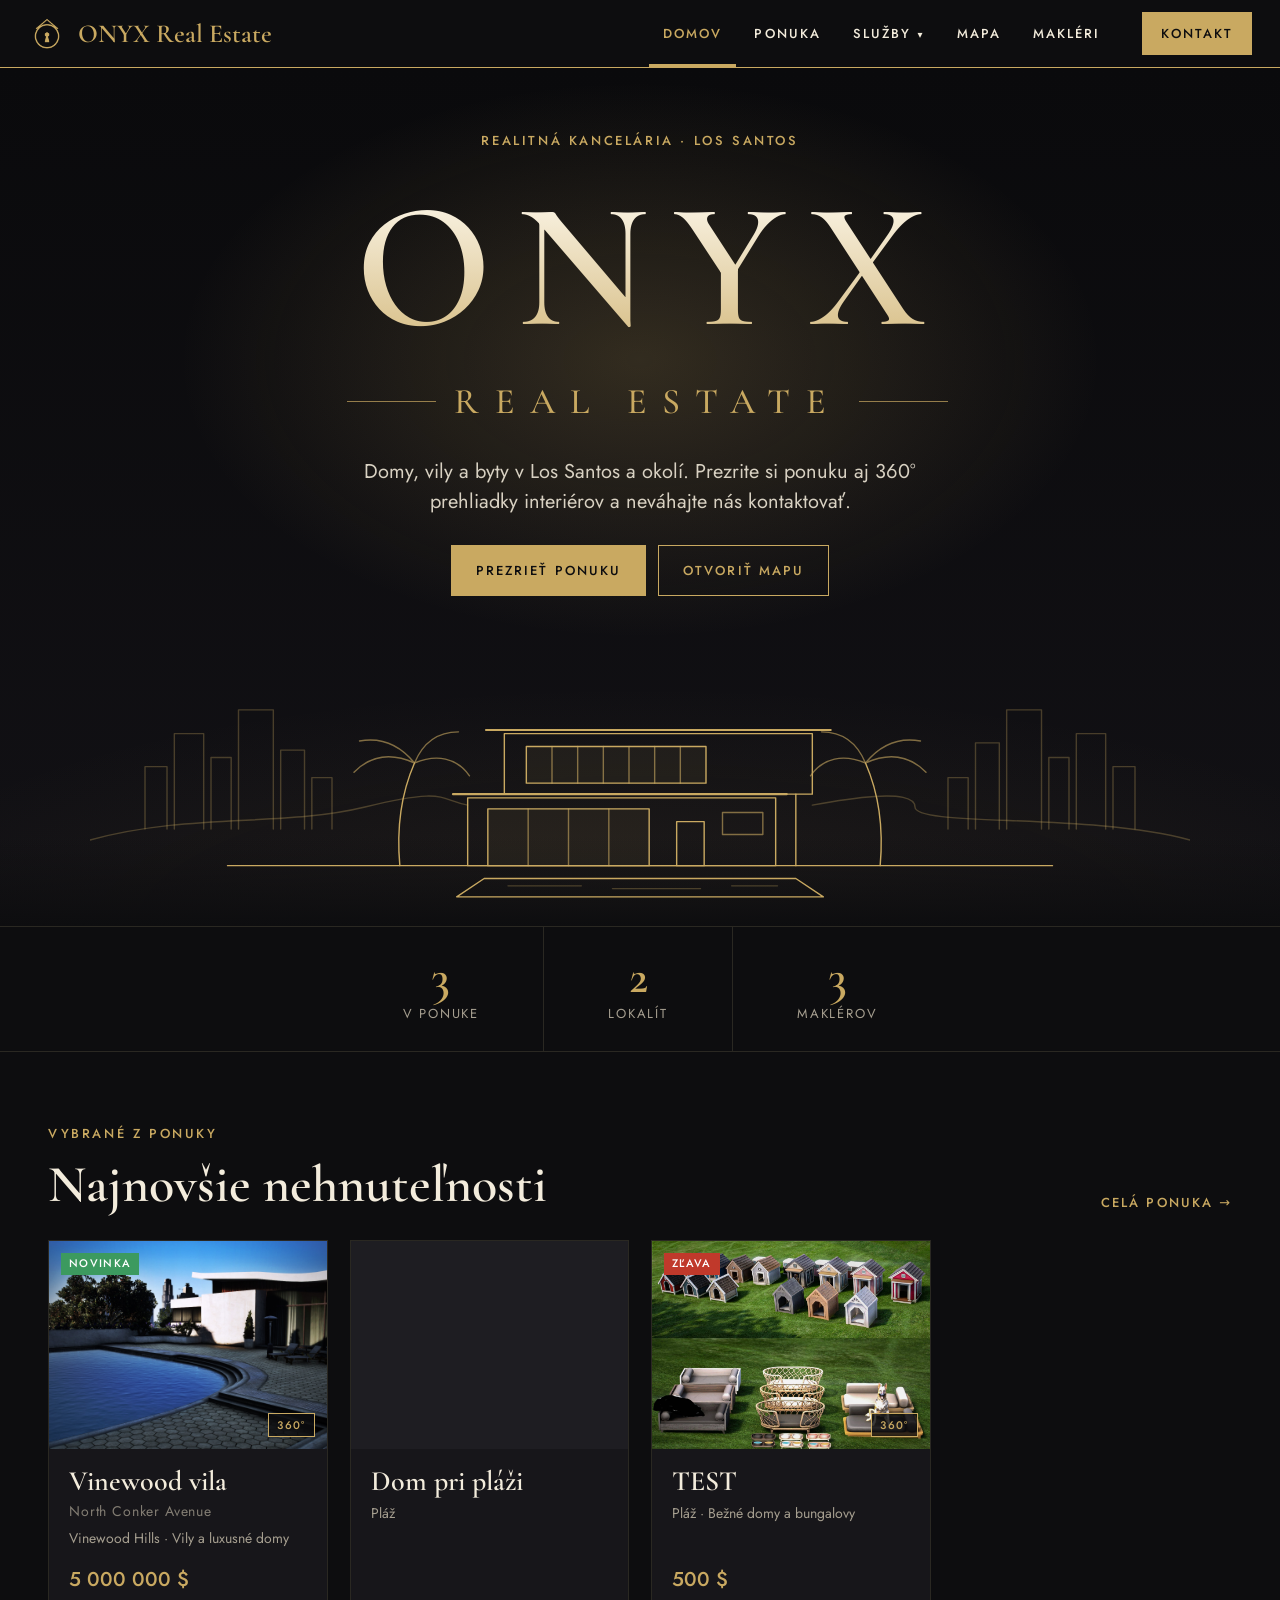
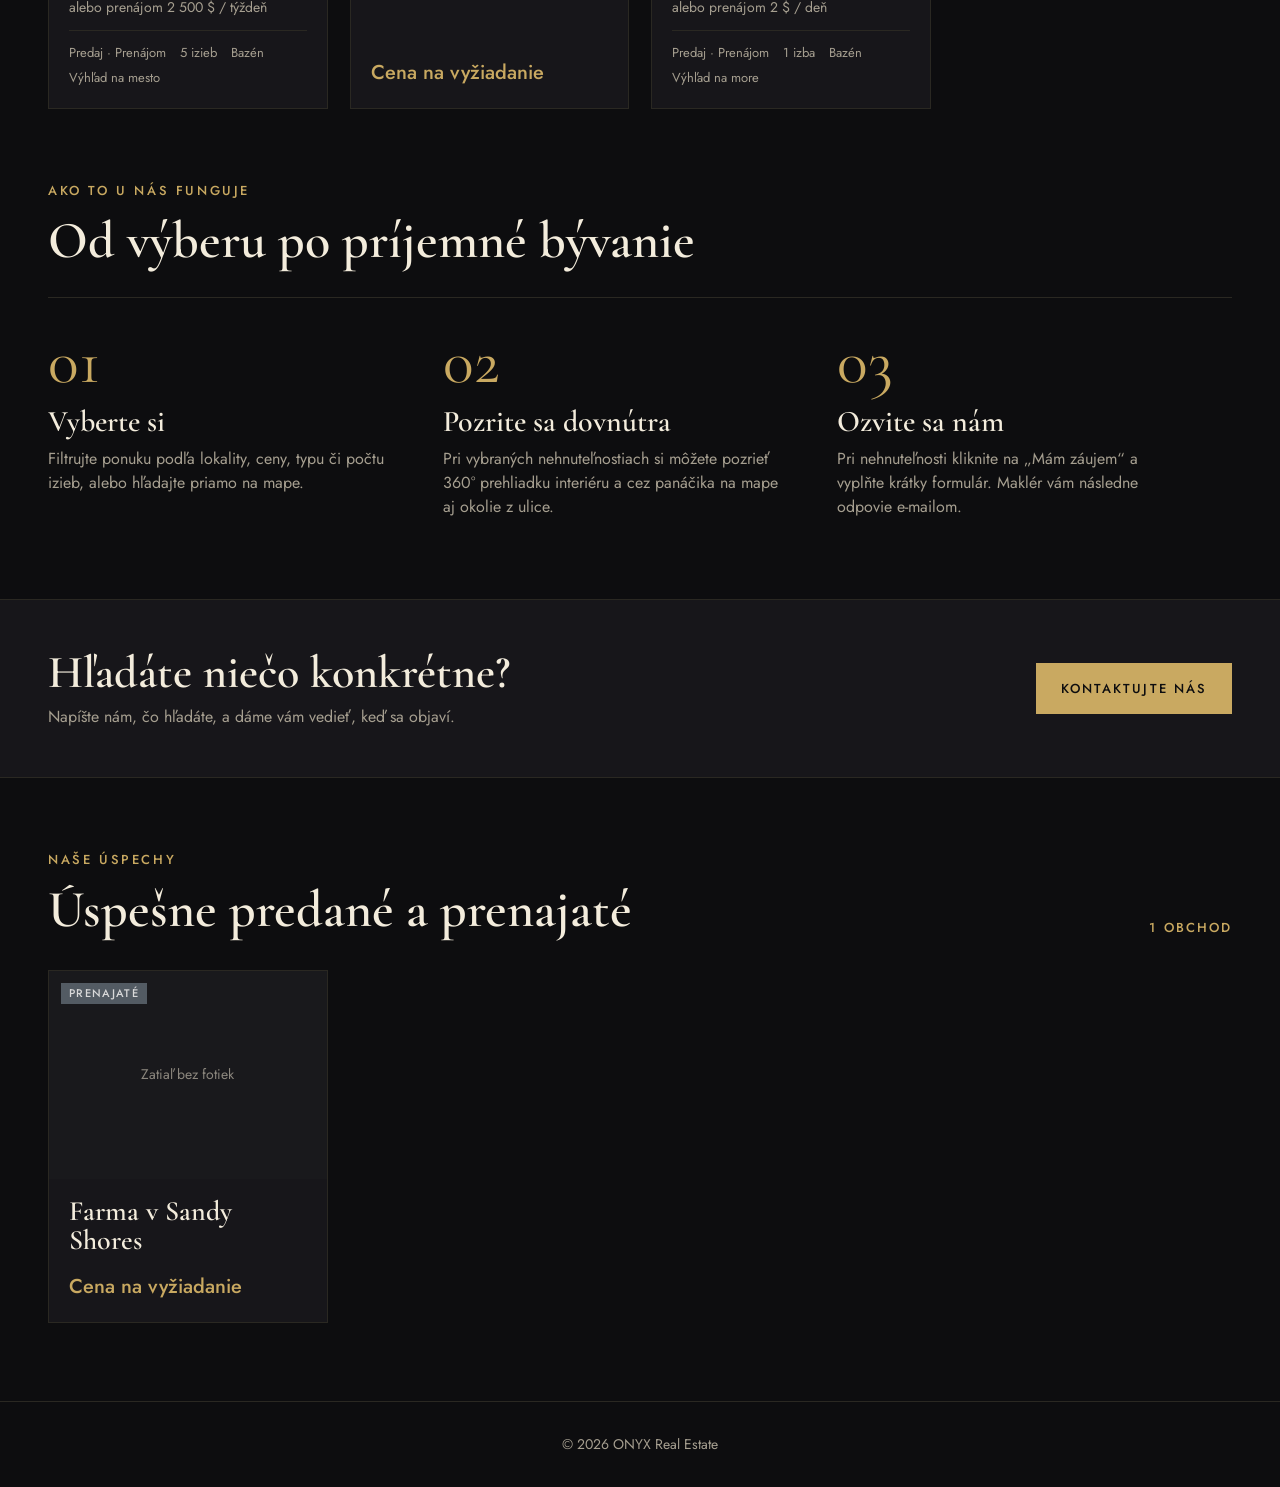
==== commit ddd346a5: "Add files via upload" ====
--- a/index.html
+++ b/index.html
@@ -37,19 +37,6 @@
   .hero.has-photo{padding-bottom:clamp(90px,12vh,140px);justify-content:center;
     background:radial-gradient(ellipse 60% 55% at 50% 45%,rgba(13,13,15,.55),rgba(13,13,15,.85)),var(--photo) center/cover no-repeat,var(--panel)}
   .hero.has-photo .hero-art{display:none}
-  /* Naše služby – karty sa pri posunutí stránky postupne objavia */
-  .svc-grid{display:grid;grid-template-columns:repeat(auto-fit,minmax(250px,1fr));gap:22px}
-  .svc{background:var(--panel-2);border:1px solid var(--line);padding:28px 26px 26px;display:flex;flex-direction:column;gap:12px;
-    transition:border-color .2s,transform .2s}
-  .svc:hover{border-color:var(--pin);transform:translateY(-4px)}
-  .svc svg{width:46px;height:46px;fill:none;stroke:var(--pin);stroke-width:1.6;stroke-linecap:round;stroke-linejoin:round}
-  .svc h3{font-size:28px;margin:4px 0 0}
-  .svc p{color:var(--muted);margin:0;flex:1}
-  .svc .link-more{margin-top:6px}
-  .js-anim .svc{opacity:0;transform:translateY(28px);transition:opacity .6s ease,transform .6s ease,border-color .2s}
-  .js-anim .svc.in{opacity:1;transform:none}
-  .js-anim .svc.in:hover{transform:translateY(-4px)}
-  @media (prefers-reduced-motion:reduce){.js-anim .svc{opacity:1;transform:none;transition:none}}
   /* Čísla pod úvodom */
   .stats{display:flex;justify-content:center;flex-wrap:wrap;border-top:1px solid var(--line);border-bottom:1px solid var(--line)}
   .stat{padding:26px clamp(24px,5vw,64px);text-align:center}
@@ -114,38 +101,6 @@
   </section>
   <div class="stats" id="stats"></div>
 
-  <section class="section services" id="sluzby">
-    <div class="wrap">
-      <div class="section-head"><div><p class="eyebrow">Čo pre vás robíme</p><h2>Naše služby</h2></div></div>
-      <div class="svc-grid">
-        <article class="svc">
-          <svg viewBox="0 0 48 48" aria-hidden="true"><path d="M6 22 24 8l18 14"/><path d="M11 19v21h26V19"/><path d="M20 40V28h8v12"/></svg>
-          <h3>Predaj nehnuteľností</h3>
-          <p>Vily, domy aj byty v Los Santos a okolí. Pomôžeme vám vybrať, pozrieť si interiér aj okolie a bezpečne dotiahnuť kúpu.</p>
-          <a class="link-more" href="ponuka.html?typ=predaj">Prezrieť ponuku →</a>
-        </article>
-        <article class="svc">
-          <svg viewBox="0 0 48 48" aria-hidden="true"><circle cx="16" cy="24" r="7"/><path d="M23 24h19M36 24v6M41 24v4"/></svg>
-          <h3>Prenájom nehnuteľností</h3>
-          <p>Krátkodobé aj dlhodobé prenájmy – na deň, týždeň či mesiac. Nájdeme bývanie, ktoré sedí vašim plánom.</p>
-          <a class="link-more" href="ponuka.html?typ=prenajom">Pozrieť prenájmy →</a>
-        </article>
-        <article class="svc">
-          <svg viewBox="0 0 48 48" aria-hidden="true"><path d="M8 40V18l12-9 12 9v22z"/><path d="M15 40V28h10v12"/><path d="M34 14h8v8M42 14 31 25"/></svg>
-          <h3>Predáme alebo prenajmeme vašu nehnuteľnosť</h3>
-          <p>Chcete predať či prenajať svoju nehnuteľnosť? Postaráme sa o fotky, 360° prehliadku, inzerciu aj komunikáciu so záujemcami.</p>
-          <a class="link-more" href="kontakt.html?napiste=1&amp;tema=Predaj%20nehnute%C4%BEnosti">Ponúknuť nehnuteľnosť →</a>
-        </article>
-        <article class="svc">
-          <svg viewBox="0 0 48 48" aria-hidden="true"><rect x="7" y="14" width="34" height="22" rx="2"/><circle cx="24" cy="25" r="5"/><path d="M12 19h3M33 31h3"/></svg>
-          <h3>Výkup nehnuteľností</h3>
-          <p>Potrebujete predať rýchlo? Vašu nehnuteľnosť od vás po dohode priamo odkúpime – bez čakania na kupujúceho.</p>
-          <a class="link-more" href="kontakt.html?napiste=1&amp;tema=V%C3%BDkup%20nehnute%C4%BEnosti">Požiadať o výkup →</a>
-        </article>
-      </div>
-    </div>
-  </section>
-
   <section class="section">
     <div class="wrap">
       <div class="section-head">
@@ -253,19 +208,6 @@
   });
 
 
-  // Naše služby – postupné objavenie kariet pri posúvaní
-  (function () {
-    const cards = document.querySelectorAll('.svc');
-    if (!('IntersectionObserver' in window) || !cards.length) return;
-    document.documentElement.classList.add('js-anim');
-    const io = new IntersectionObserver(entries => entries.forEach(e => {
-      if (!e.isIntersecting) return;
-      const i = [...cards].indexOf(e.target);
-      setTimeout(() => e.target.classList.add('in'), i * 120);
-      io.unobserve(e.target);
-    }), {threshold: 0.2});
-    cards.forEach(c => io.observe(c));
-  })();
   // ===== „Hľadáte niečo konkrétne?“ – formulár (správa príde maklérom ako e-mail) =====
   (function () {
     const KEY = 'onyx-hladam', ANY = 'Nezáleží';
--- a/web.css
+++ b/web.css
@@ -21,12 +21,24 @@
   text-transform:uppercase;padding:11px 18px;border:1px solid var(--pin);transition:background .15s,color .15s}
 .hdr-cta:hover,.hdr-cta[aria-current="page"]{background:transparent;color:var(--pin)}
 .site-header a:focus-visible{outline:2px solid var(--pin);outline-offset:2px}
+/* Rozbaľovacie menu „Služby“ */
+.nav-dd{position:relative;display:flex}
+.nav-dd .dd-arrow{display:inline-block;margin-left:6px;font-size:10px;transition:transform .2s}
+.nav-dd-menu{position:absolute;top:100%;left:0;min-width:270px;background:var(--panel);border:1px solid var(--line);border-top:2px solid var(--pin);
+  padding:6px 0;box-shadow:0 18px 40px rgba(0,0,0,.45);opacity:0;visibility:hidden;transform:translateY(8px);
+  transition:opacity .18s,transform .18s,visibility .18s;z-index:60}
+.site-nav .nav-dd-menu a{display:block;padding:12px 20px;border:0;letter-spacing:.08em;font-size:12px}
+.site-nav .nav-dd-menu a:hover{background:var(--panel-2);color:var(--pin)}
+.nav-dd:hover .nav-dd-menu,.nav-dd:focus-within .nav-dd-menu{opacity:1;visibility:visible;transform:none}
+.nav-dd:hover .dd-arrow,.nav-dd:focus-within .dd-arrow{transform:rotate(180deg)}
+@media (min-width:761px){.site-nav{overflow:visible}}
 @media (max-width:760px){
   .site-header{flex-wrap:wrap;height:auto;gap:0 12px;padding:10px 16px 0}
   .site-header .brand span{font-size:22px}
   .hdr-cta{margin-left:auto;padding:8px 12px;font-size:12px}
   .site-nav{order:3;width:100%;margin:6px -16px 0;padding:0 8px}
   .site-nav a{padding:12px 10px 10px;font-size:12px;letter-spacing:.12em}
+  .nav-dd-menu,.nav-dd .dd-arrow{display:none}
 }
 
 /* ===== Obsahové stránky ===== */
